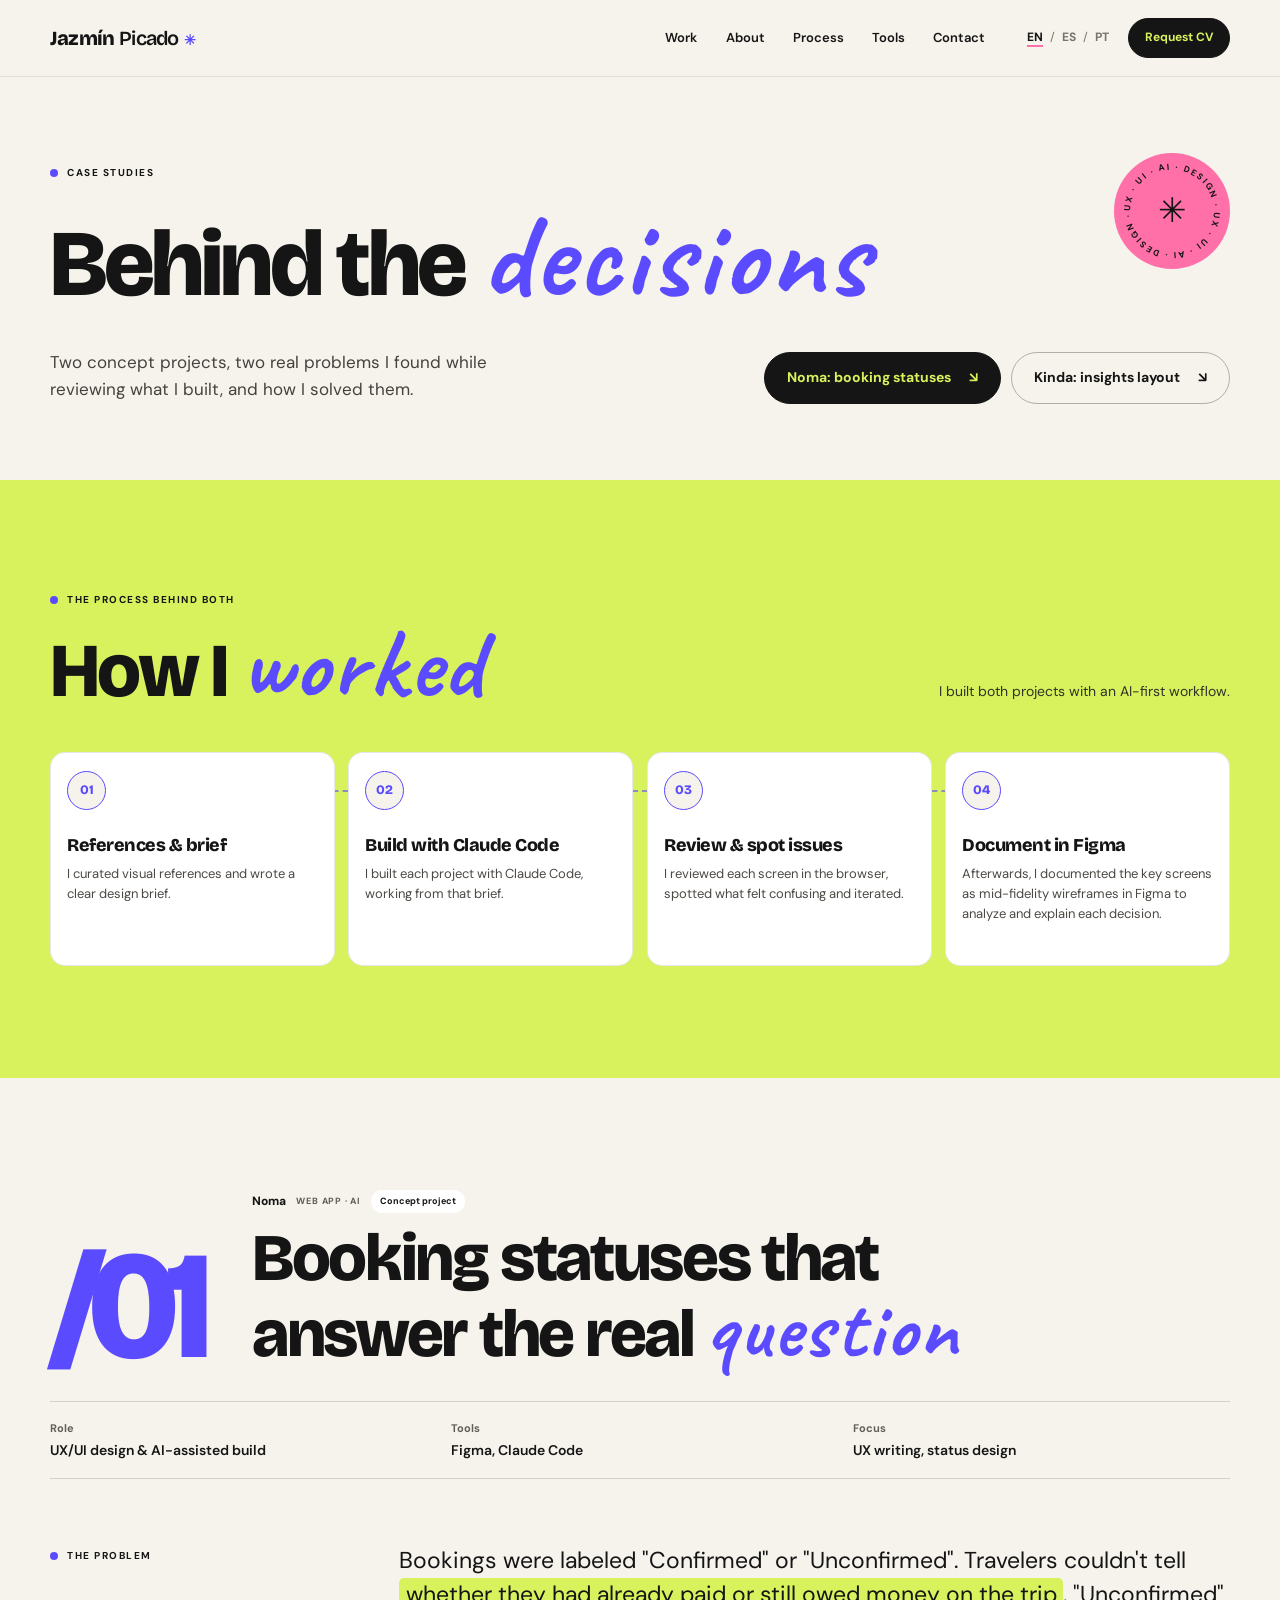
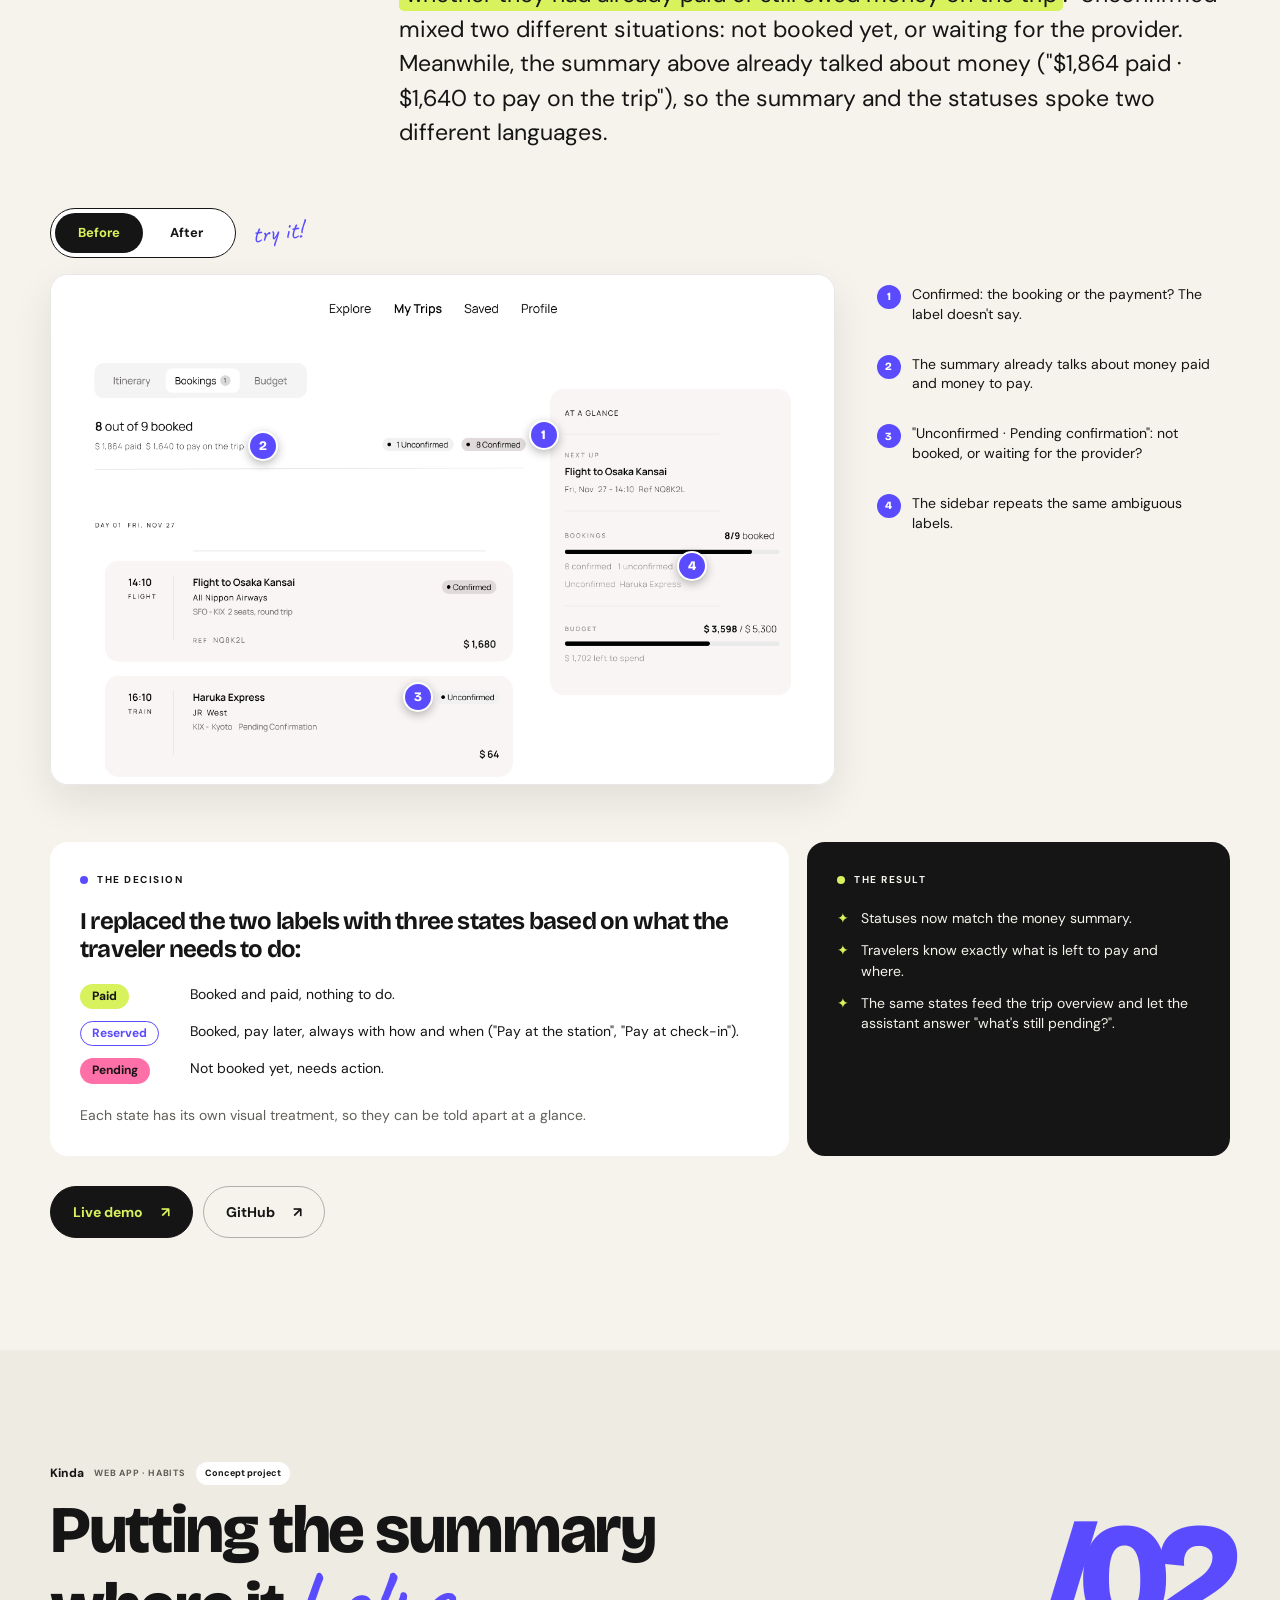
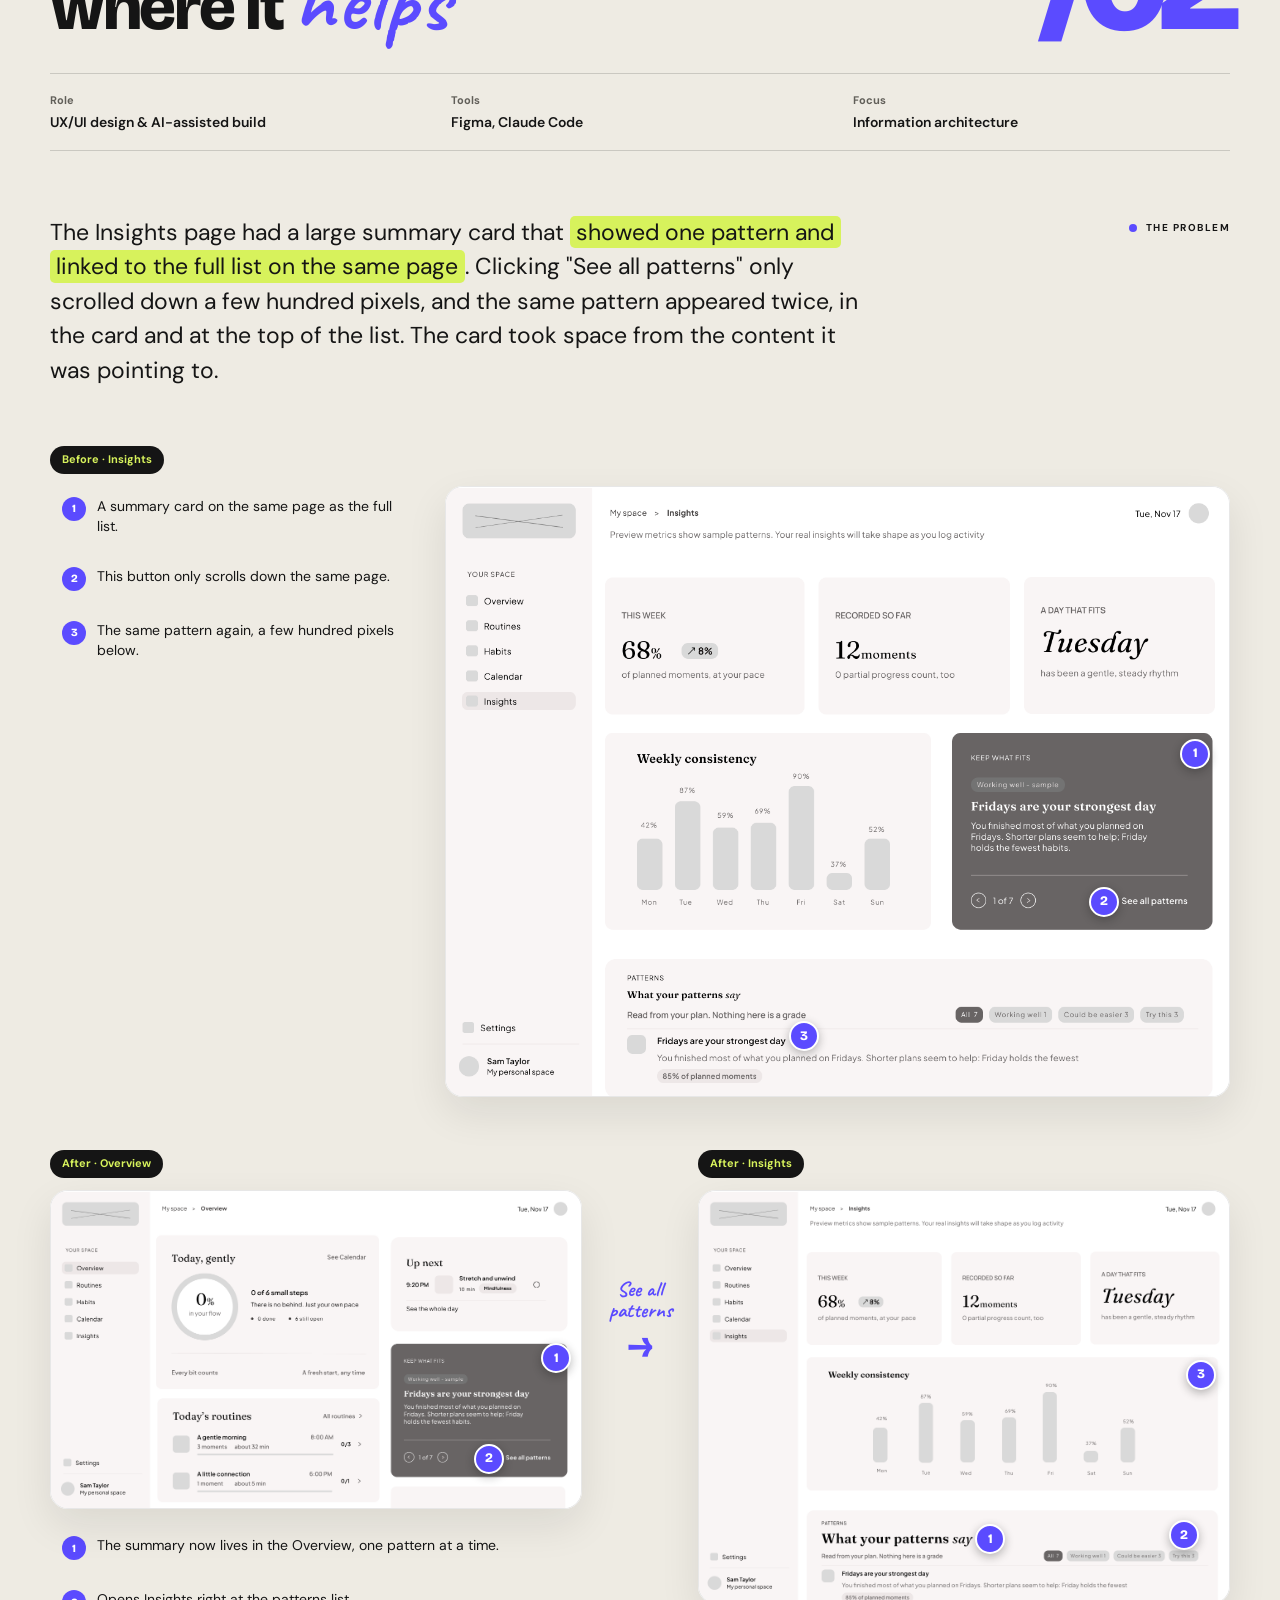
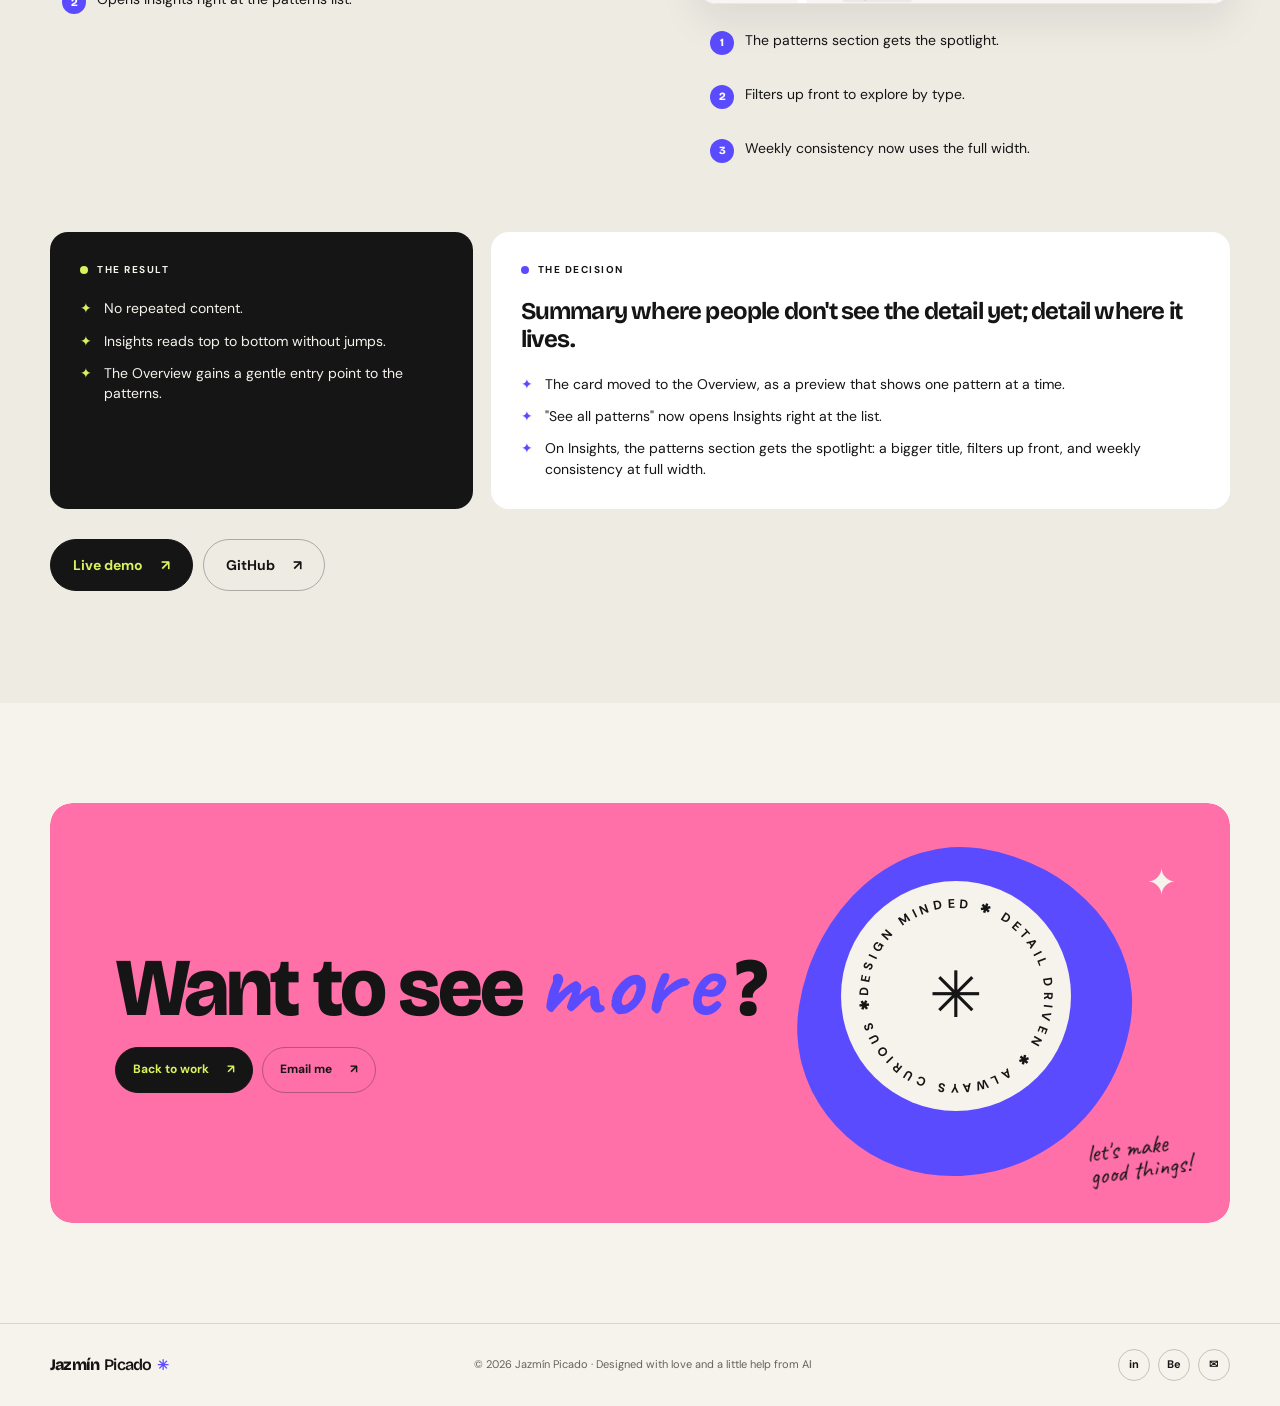
==== case-studies.html @ 78fb53cb "Add case studies page with annotated wireframes New case-studies.html for Noma and Kinda with before" ====
<!doctype html>
<html lang="en">
  <head>
    <meta charset="utf-8">
    <meta name="viewport" content="width=device-width, initial-scale=1">
    <meta name="theme-color" content="#F6F3EC">
    <meta name="description" content="Two concept projects, two real problems I found while reviewing what I built, and how I solved them.">
    <title data-i18n="csPageTitle">Case studies — Jazmín Picado</title>
    <link rel="icon" href="assets/favicon.svg" type="image/svg+xml">
    <link rel="apple-touch-icon" href="assets/apple-touch-icon.png">
    <link rel="canonical" href="https://jpicadocorrales-png.github.io/portfolio/case-studies.html">
    <meta property="og:type" content="website">
    <meta property="og:url" content="https://jpicadocorrales-png.github.io/portfolio/case-studies.html">
    <meta property="og:title" content="Case studies — Jazmín Picado">
    <meta property="og:description" content="Two concept projects, two real problems I found while reviewing what I built, and how I solved them.">
    <meta property="og:image" content="https://jpicadocorrales-png.github.io/portfolio/assets/og-image.png">
    <meta property="og:image:width" content="1200">
    <meta property="og:image:height" content="630">
    <meta property="og:image:alt" content="Jazmín Picado, junior UX/UI designer: UX/UI design that feels good, with previews of the Noma, Kinda and Fuego projects.">
    <meta name="twitter:card" content="summary_large_image">
    <link rel="preconnect" href="https://fonts.googleapis.com">
    <link rel="preconnect" href="https://fonts.gstatic.com" crossorigin>
    <link href="https://fonts.googleapis.com/css2?family=Bricolage+Grotesque:opsz,wght@12..96,600;12..96,700;12..96,800&family=Caveat:wght@600;700&family=DM+Sans:wght@400;500;600;700&display=swap" rel="stylesheet">
    <link rel="stylesheet" href="styles.css?v=9">
    <script>try { if (!matchMedia("(prefers-reduced-motion: reduce)").matches) document.documentElement.classList.add("motion"); } catch (e) {}</script>
    <script src="app.js?v=9" defer></script>
  </head>
  <body>
    <a class="skip-link" href="#main" data-i18n="skip">Skip to content</a>
    <header class="site-header">
      <nav class="nav container" aria-label="Main navigation">
        <a class="wordmark" href="index.html" aria-label="Jazmín Picado home">Jazmín<span>Picado</span><i aria-hidden="true">✳︎</i></a>
        <button class="menu-toggle" type="button" aria-expanded="false" aria-controls="nav-panel">
          <span class="sr-only" data-i18n="menu">Open menu</span><span></span><span></span>
        </button>
        <div class="nav-panel" id="nav-panel">
          <div class="nav-links">
            <a href="index.html#work" data-i18n="navWork">Work</a>
            <a href="index.html#about" data-i18n="navAbout">About</a>
            <a href="index.html#process" data-i18n="navProcess">Process</a>
            <a href="index.html#tools" data-i18n="navTools">Tools</a>
            <a href="index.html#contact" data-i18n="navContact">Contact</a>
          </div>
          <div class="nav-actions">
            <div class="language-switch" role="group" aria-label="Choose language">
              <button type="button" lang="en" aria-pressed="true" data-lang="en">EN</button>
              <span aria-hidden="true">/</span>
              <button type="button" lang="es" aria-pressed="false" data-lang="es">ES</button>
              <span aria-hidden="true">/</span>
              <button type="button" lang="pt" aria-pressed="false" data-lang="pt">PT</button>
            </div>
            <a class="button button-dark button-small cv-link" href="mailto:jpicadocorrales@gmail.com?subject=CV%20request" aria-label="Request Jazmín's CV by email" data-i18n="requestCv">Request CV</a>
          </div>
        </div>
      </nav>
    </header>

    <main id="main">
      <section class="cs-hero">
        <div class="container cs-hero-inner reveal">
          <p class="eyebrow"><span class="eyebrow-dot"></span><span data-i18n="csEyebrow">CASE STUDIES</span></p>
          <h1 data-i18n="csTitle">Behind the <em>decisions</em></h1>
          <div class="cs-hero-foot">
            <p class="cs-hero-intro" data-i18n="csIntro">Two concept projects, two real problems I found while reviewing what I built, and how I solved them.</p>
            <div class="cs-jumps">
              <a class="button button-dark" href="#noma"><span data-i18n="csJumpNoma">Noma: booking statuses</span><span aria-hidden="true">↘︎</span></a>
              <a class="button button-outline" href="#kinda"><span data-i18n="csJumpKinda">Kinda: insights layout</span><span aria-hidden="true">↘︎</span></a>
            </div>
          </div>
          <div class="orbit-sticker cs-sticker" aria-hidden="true">
            <svg viewBox="0 0 120 120"><defs><path id="cs-sticker-circle" d="M60,60 m-43,0 a43,43 0 1,1 86,0 a43,43 0 1,1 -86,0"/></defs><text><textPath href="#cs-sticker-circle" textLength="266" lengthAdjust="spacing">UX · UI · AI · DESIGN · UX · UI · AI · DESIGN ·</textPath></text></svg>
            <span>✳︎</span>
          </div>
        </div>
      </section>

      <section class="cs-worked section-pad">
        <div class="container">
          <div class="section-heading reveal"><div><p class="eyebrow"><span class="eyebrow-dot"></span><span data-i18n="csWorkedEyebrow">THE PROCESS BEHIND BOTH</span></p><h2 data-i18n="csWorkedTitle">How I <em>worked</em></h2></div><p data-i18n="csWorkedIntro">I built both projects with an AI-first workflow.</p></div>
          <div class="process-grid cs-steps">
            <article class="process-card reveal"><span class="step-number">01</span><h3 data-i18n="csStep1Title">References &amp; brief</h3><p data-i18n="csStep1Desc">I curated visual references and wrote a clear design brief.</p></article>
            <article class="process-card reveal"><span class="step-number">02</span><h3 data-i18n="csStep2Title">Build with Claude Code</h3><p data-i18n="csStep2Desc">I built each project with Claude Code, working from that brief.</p></article>
            <article class="process-card reveal"><span class="step-number">03</span><h3 data-i18n="csStep3Title">Review &amp; spot issues</h3><p data-i18n="csStep3Desc">I reviewed each screen in the browser, spotted what felt confusing and iterated.</p></article>
            <article class="process-card reveal"><span class="step-number">04</span><h3 data-i18n="csStep4Title">Document in Figma</h3><p data-i18n="csStep4Desc">Afterwards, I documented the key screens as mid-fidelity wireframes in Figma to analyze and explain each decision.</p></article>
          </div>
        </div>
      </section>

      <section class="cs-case section-pad" id="noma">
        <div class="container">
          <header class="cs-case-head reveal">
            <span class="cs-num" aria-hidden="true">/01</span>
            <div class="cs-case-title">
              <div class="project-meta"><span>Noma</span><span data-i18n="nomaTag">WEB APP · AI</span><span class="concept-badge" data-i18n="concept">Concept project</span></div>
              <h2 data-i18n="csNomaTitle">Booking statuses that answer the real <em>question</em></h2>
            </div>
          </header>
          <dl class="cs-facts reveal">
            <div><dt data-i18n="csRole">Role</dt><dd data-i18n="csRoleValue">UX/UI design &amp; AI-assisted build</dd></div>
            <div><dt data-i18n="csTools">Tools</dt><dd>Figma, Claude Code</dd></div>
            <div><dt data-i18n="csFocus">Focus</dt><dd data-i18n="csNomaFocus">UX writing, status design</dd></div>
          </dl>

          <div class="cs-split reveal">
            <p class="eyebrow"><span class="eyebrow-dot"></span><span data-i18n="csProblem">THE PROBLEM</span></p>
            <p class="cs-lead" data-i18n="csNomaProblem">Bookings were labeled "Confirmed" or "Unconfirmed". Travelers couldn't tell <mark>whether they had already paid or still owed money on the trip</mark>. "Unconfirmed" mixed two different situations: not booked yet, or waiting for the provider. Meanwhile, the summary above already talked about money ("$1,864 paid · $1,640 to pay on the trip"), so the summary and the statuses spoke two different languages.</p>
          </div>

          <div class="cs-compare reveal" data-compare>
            <div class="cs-compare-bar">
              <div class="cs-toggle" role="group" aria-label="Compare before and after" data-i18n-aria="csCompare">
                <button type="button" aria-pressed="true" data-show="before" data-i18n="csBefore">Before</button>
                <button type="button" aria-pressed="false" data-show="after" data-i18n="csAfter">After</button>
              </div>
              <span class="cs-try" data-i18n="csTryIt">try it!</span>
            </div>
            <div class="cs-figure">
              <div class="cs-stage">
                <div class="cs-state is-active" data-state="before">
              <div class="cs-frame" data-annotated="noma-before">
                <button class="cs-zoom" type="button"><span class="sr-only" data-i18n="csEnlarge">Open larger image:</span><img src="assets/case-studies/noma-before.png" alt="Noma bookings screen before: statuses labeled Confirmed and Unconfirmed." data-i18n-alt="csNomaBeforeAlt" width="1280" height="832"></button>
                <button class="cs-marker" type="button" style="left:62.9%;top:31.6%" data-note="1" aria-describedby="noma-before-1"><span class="sr-only" data-i18n="csNoteWord">Note</span> 1</button>
                <button class="cs-marker" type="button" style="left:27.1%;top:33.7%" data-note="2" aria-describedby="noma-before-2"><span class="sr-only" data-i18n="csNoteWord">Note</span> 2</button>
                <button class="cs-marker" type="button" style="left:46.9%;top:82.9%" data-note="3" aria-describedby="noma-before-3"><span class="sr-only" data-i18n="csNoteWord">Note</span> 3</button>
                <button class="cs-marker" type="button" style="left:81.8%;top:57.2%" data-note="4" aria-describedby="noma-before-4"><span class="sr-only" data-i18n="csNoteWord">Note</span> 4</button>
              </div>
                </div>
                <div class="cs-state" data-state="after">
              <div class="cs-frame" data-annotated="noma-after">
                <button class="cs-zoom" type="button"><span class="sr-only" data-i18n="csEnlarge">Open larger image:</span><img src="assets/case-studies/noma-after.png" alt="Noma bookings screen after: statuses labeled Paid, Reserved and Pending." data-i18n-alt="csNomaAfterAlt" width="1280" height="832"></button>
                <button class="cs-marker" type="button" style="left:61.5%;top:32.9%" data-note="1" aria-describedby="noma-after-1"><span class="sr-only" data-i18n="csNoteWord">Note</span> 1</button>
                <button class="cs-marker" type="button" style="left:45.3%;top:82.9%" data-note="2" aria-describedby="noma-after-2"><span class="sr-only" data-i18n="csNoteWord">Note</span> 2</button>
                <button class="cs-marker" type="button" style="left:34.1%;top:88.7%" data-note="3" aria-describedby="noma-after-3"><span class="sr-only" data-i18n="csNoteWord">Note</span> 3</button>
                <button class="cs-marker" type="button" style="left:82.9%;top:57.2%" data-note="4" aria-describedby="noma-after-4"><span class="sr-only" data-i18n="csNoteWord">Note</span> 4</button>
              </div>
                </div>
              </div>
              <div class="cs-notes-wrap">
              <ol class="cs-notes" data-notes="noma-before" data-state="before">
                <li id="noma-before-1" data-note="1"><span class="cs-note-num" aria-hidden="true">1</span><span data-i18n="csNomaB1">Confirmed: the booking or the payment? The label doesn't say.</span></li>
                <li id="noma-before-2" data-note="2"><span class="cs-note-num" aria-hidden="true">2</span><span data-i18n="csNomaB2">The summary already talks about money paid and money to pay.</span></li>
                <li id="noma-before-3" data-note="3"><span class="cs-note-num" aria-hidden="true">3</span><span data-i18n="csNomaB3">"Unconfirmed · Pending confirmation": not booked, or waiting for the provider?</span></li>
                <li id="noma-before-4" data-note="4"><span class="cs-note-num" aria-hidden="true">4</span><span data-i18n="csNomaB4">The sidebar repeats the same ambiguous labels.</span></li>
              </ol>
              <ol class="cs-notes" data-notes="noma-after" data-state="after" hidden>
                <li id="noma-after-1" data-note="1"><span class="cs-note-num" aria-hidden="true">1</span><span data-i18n="csNomaA1">Three states that match the money summary: 5 paid, 3 reserved, 1 pending.</span></li>
                <li id="noma-after-2" data-note="2"><span class="cs-note-num" aria-hidden="true">2</span><span data-i18n="csNomaA2">Reserved means booked, pay later.</span></li>
                <li id="noma-after-3" data-note="3"><span class="cs-note-num" aria-hidden="true">3</span><span data-i18n="csNomaA3">Every reserved booking says how and where to pay.</span></li>
                <li id="noma-after-4" data-note="4"><span class="cs-note-num" aria-hidden="true">4</span><span data-i18n="csNomaA4">The sidebar uses the same language as the list.</span></li>
              </ol>
              </div>
            </div>
          </div>

          <div class="cs-outcome">
            <div class="cs-panel reveal">
              <p class="eyebrow"><span class="eyebrow-dot"></span><span data-i18n="csDecision">THE DECISION</span></p>
              <p class="cs-panel-lead" data-i18n="csNomaDecision">I replaced the two labels with three states based on what the traveler needs to do:</p>
              <ul class="cs-status-list">
                <li><span class="cs-status cs-status-paid">Paid</span><span data-i18n="csPaidDesc">Booked and paid, nothing to do.</span></li>
                <li><span class="cs-status cs-status-reserved">Reserved</span><span data-i18n="csReservedDesc">Booked, pay later, always with how and when ("Pay at the station", "Pay at check-in").</span></li>
                <li><span class="cs-status cs-status-pending">Pending</span><span data-i18n="csPendingDesc">Not booked yet, needs action.</span></li>
              </ul>
              <p class="cs-panel-end" data-i18n="csNomaDecisionEnd">Each state has its own visual treatment, so they can be told apart at a glance.</p>
            </div>
            <div class="cs-panel cs-panel-result reveal">
              <p class="eyebrow"><span class="eyebrow-dot"></span><span data-i18n="csResult">THE RESULT</span></p>
              <ul class="cs-results"><li data-i18n="csNomaR1">Statuses now match the money summary.</li><li data-i18n="csNomaR2">Travelers know exactly what is left to pay and where.</li><li data-i18n="csNomaR3">The same states feed the trip overview and let the assistant answer "what's still pending?".</li></ul>
            </div>
          </div>
          <div class="cs-links reveal"><a class="button button-dark" href="https://noma-ashen.vercel.app/" target="_blank" rel="noreferrer"><span data-i18n="liveDemo">Live demo</span><span aria-hidden="true">↗︎</span></a><a class="button button-outline" href="https://github.com/jpicadocorrales-png/noma" target="_blank" rel="noreferrer"><span data-i18n="viewCode">GitHub</span><span aria-hidden="true">↗︎</span></a></div>
        </div>
      </section>

      <section class="cs-case cs-case-flip section-pad" id="kinda">
        <div class="container">
          <header class="cs-case-head reveal">
            <span class="cs-num" aria-hidden="true">/02</span>
            <div class="cs-case-title">
              <div class="project-meta"><span>Kinda</span><span data-i18n="kindaTag">WEB APP · HABITS</span><span class="concept-badge" data-i18n="concept">Concept project</span></div>
              <h2 data-i18n="csKindaTitle">Putting the summary where it <em>helps</em></h2>
            </div>
          </header>
          <dl class="cs-facts reveal">
            <div><dt data-i18n="csRole">Role</dt><dd data-i18n="csRoleValue">UX/UI design &amp; AI-assisted build</dd></div>
            <div><dt data-i18n="csTools">Tools</dt><dd>Figma, Claude Code</dd></div>
            <div><dt data-i18n="csFocus">Focus</dt><dd data-i18n="csKindaFocus">Information architecture</dd></div>
          </dl>

          <div class="cs-split reveal">
            <p class="eyebrow"><span class="eyebrow-dot"></span><span data-i18n="csProblem">THE PROBLEM</span></p>
            <p class="cs-lead" data-i18n="csKindaProblem">The Insights page had a large summary card that <mark>showed one pattern and linked to the full list on the same page</mark>. Clicking "See all patterns" only scrolled down a few hundred pixels, and the same pattern appeared twice, in the card and at the top of the list. The card took space from the content it was pointing to.</p>
          </div>

          <div class="cs-single reveal">
            <p class="cs-chip" data-i18n="csKindaBeforeLabel">Before · Insights</p>
            <div class="cs-figure">
              <div class="cs-frame" data-annotated="kinda-before">
                <button class="cs-zoom" type="button"><span class="sr-only" data-i18n="csEnlarge">Open larger image:</span><img src="assets/case-studies/kinda-insights-before.png" alt="Kinda Insights page before: a large pattern card next to weekly consistency, with the full pattern list below." data-i18n-alt="csKindaBeforeAlt" width="1280" height="996" loading="lazy"></button>
                <button class="cs-marker" type="button" style="left:95.6%;top:43.8%" data-note="1" aria-describedby="kinda-before-1"><span class="sr-only" data-i18n="csNoteWord">Note</span> 1</button>
                <button class="cs-marker" type="button" style="left:83.9%;top:68%" data-note="2" aria-describedby="kinda-before-2"><span class="sr-only" data-i18n="csNoteWord">Note</span> 2</button>
                <button class="cs-marker" type="button" style="left:45.7%;top:90%" data-note="3" aria-describedby="kinda-before-3"><span class="sr-only" data-i18n="csNoteWord">Note</span> 3</button>
              </div>
              <div class="cs-notes-wrap">
              <ol class="cs-notes" data-notes="kinda-before">
                <li id="kinda-before-1" data-note="1"><span class="cs-note-num" aria-hidden="true">1</span><span data-i18n="csKindaB1">A summary card on the same page as the full list.</span></li>
                <li id="kinda-before-2" data-note="2"><span class="cs-note-num" aria-hidden="true">2</span><span data-i18n="csKindaB2">This button only scrolls down the same page.</span></li>
                <li id="kinda-before-3" data-note="3"><span class="cs-note-num" aria-hidden="true">3</span><span data-i18n="csKindaB3">The same pattern again, a few hundred pixels below.</span></li>
              </ol>
              </div>
            </div>
          </div>

          <div class="cs-sequence reveal">
            <div class="cs-step-shot">
              <p class="cs-chip" data-i18n="csKindaOverviewLabel">After · Overview</p>
              <div class="cs-frame" data-annotated="kinda-overview">
                <button class="cs-zoom" type="button"><span class="sr-only" data-i18n="csEnlarge">Open larger image:</span><img src="assets/case-studies/kinda-overview-after.png" alt="Kinda Overview after: the pattern card now lives here, showing one pattern at a time." data-i18n-alt="csKindaOverviewAlt" width="1280" height="767" loading="lazy"></button>
                <button class="cs-marker" type="button" style="left:95.2%;top:52.7%" data-note="1" aria-describedby="kinda-overview-1"><span class="sr-only" data-i18n="csNoteWord">Note</span> 1</button>
                <button class="cs-marker" type="button" style="left:82.5%;top:84.1%" data-note="2" aria-describedby="kinda-overview-2"><span class="sr-only" data-i18n="csNoteWord">Note</span> 2</button>
              </div>
              <ol class="cs-notes" data-notes="kinda-overview">
                <li id="kinda-overview-1" data-note="1"><span class="cs-note-num" aria-hidden="true">1</span><span data-i18n="csKindaO1">The summary now lives in the Overview, one pattern at a time.</span></li>
                <li id="kinda-overview-2" data-note="2"><span class="cs-note-num" aria-hidden="true">2</span><span data-i18n="csKindaO2">Opens Insights right at the patterns list.</span></li>
              </ol>
            </div>
            <div class="cs-connector"><span data-i18n="csSeeAll">See all patterns</span><span class="cs-connector-arrow" aria-hidden="true">→</span></div>
            <div class="cs-step-shot">
              <p class="cs-chip" data-i18n="csKindaInsightsLabel">After · Insights</p>
              <div class="cs-frame" data-annotated="kinda-insights">
                <button class="cs-zoom" type="button"><span class="sr-only" data-i18n="csEnlarge">Open larger image:</span><img src="assets/case-studies/kinda-insights-after.png" alt="Kinda Insights page after: weekly consistency at full width and a larger patterns section." data-i18n-alt="csKindaInsightsAlt" width="1280" height="996" loading="lazy"></button>
                <button class="cs-marker" type="button" style="left:54.9%;top:84.3%" data-note="1" aria-describedby="kinda-insights-1"><span class="sr-only" data-i18n="csNoteWord">Note</span> 1</button>
                <button class="cs-marker" type="button" style="left:91.4%;top:83.3%" data-note="2" aria-describedby="kinda-insights-2"><span class="sr-only" data-i18n="csNoteWord">Note</span> 2</button>
                <button class="cs-marker" type="button" style="left:94.6%;top:44.6%" data-note="3" aria-describedby="kinda-insights-3"><span class="sr-only" data-i18n="csNoteWord">Note</span> 3</button>
              </div>
              <ol class="cs-notes" data-notes="kinda-insights">
                <li id="kinda-insights-1" data-note="1"><span class="cs-note-num" aria-hidden="true">1</span><span data-i18n="csKindaI1">The patterns section gets the spotlight.</span></li>
                <li id="kinda-insights-2" data-note="2"><span class="cs-note-num" aria-hidden="true">2</span><span data-i18n="csKindaI2">Filters up front to explore by type.</span></li>
                <li id="kinda-insights-3" data-note="3"><span class="cs-note-num" aria-hidden="true">3</span><span data-i18n="csKindaI3">Weekly consistency now uses the full width.</span></li>
              </ol>
            </div>
          </div>

          <div class="cs-outcome">
            <div class="cs-panel cs-panel-result reveal">
              <p class="eyebrow"><span class="eyebrow-dot"></span><span data-i18n="csResult">THE RESULT</span></p>
              <ul class="cs-results"><li data-i18n="csKindaR1">No repeated content.</li><li data-i18n="csKindaR2">Insights reads top to bottom without jumps.</li><li data-i18n="csKindaR3">The Overview gains a gentle entry point to the patterns.</li></ul>
            </div>
            <div class="cs-panel reveal">
              <p class="eyebrow"><span class="eyebrow-dot"></span><span data-i18n="csDecision">THE DECISION</span></p>
              <p class="cs-panel-lead" data-i18n="csKindaDecision">Summary where people don't see the detail yet; detail where it lives.</p>
              <ul class="cs-decisions"><li data-i18n="csKindaD1">The card moved to the Overview, as a preview that shows one pattern at a time.</li><li data-i18n="csKindaD2">"See all patterns" now opens Insights right at the list.</li><li data-i18n="csKindaD3">On Insights, the patterns section gets the spotlight: a bigger title, filters up front, and weekly consistency at full width.</li></ul>
            </div>
          </div>
          <div class="cs-links reveal"><a class="button button-dark" href="https://jpicadocorrales-png.github.io/KINDA/" target="_blank" rel="noreferrer"><span data-i18n="liveDemo">Live demo</span><span aria-hidden="true">↗︎</span></a><a class="button button-outline" href="https://github.com/jpicadocorrales-png/KINDA" target="_blank" rel="noreferrer"><span data-i18n="viewCode">GitHub</span><span aria-hidden="true">↗︎</span></a></div>
        </div>
      </section>

      <section class="contact-section cs-more section-pad">
        <div class="container contact-card reveal">
          <div class="contact-copy">
            <h2 data-i18n="csMoreTitle">Want to see <em>more</em>?</h2>
            <div class="contact-actions"><a class="button button-dark" href="index.html#work"><span data-i18n="csBack">Back to work</span><span aria-hidden="true">↗︎</span></a><a class="button button-outline" href="mailto:jpicadocorrales@gmail.com"><span data-i18n="emailMe">Email me</span><span aria-hidden="true">↗︎</span></a></div>
          </div>
          <div class="contact-art" aria-hidden="true"><div class="contact-blob"></div><div class="contact-ring"><svg viewBox="0 0 240 240"><defs><path id="contact-circle" d="M120,120 m-92,0 a92,92 0 1,1 184,0 a92,92 0 1,1 -184,0"/></defs><text><textPath href="#contact-circle" textLength="574" lengthAdjust="spacing" data-i18n="contactRing">DESIGN MINDED ✱ DETAIL DRIVEN ✱ ALWAYS CURIOUS ✱</textPath></text></svg><span>✳︎</span></div><span class="contact-note" data-i18n="contactNote">let's make<br>good things!</span><span class="contact-star">✦</span></div>
        </div>
      </section>
    </main>
    <footer class="site-footer"><div class="container footer-inner"><a class="wordmark footer-mark" href="index.html">Jazmín<span>Picado</span><i aria-hidden="true">✳︎</i></a><p data-i18n="footerCopy">© 2026 Jazmín Picado · Designed with love and a little help from AI</p><div class="footer-socials"><a href="https://www.linkedin.com/in/jazmin-picado-corrales-063796267" target="_blank" rel="noreferrer" aria-label="LinkedIn">in</a><a href="https://www.behance.net/jazminpicado" target="_blank" rel="noreferrer" aria-label="Behance">Be</a><a href="mailto:jpicadocorrales@gmail.com" aria-label="Email">✉︎</a></div></div></footer>

    <dialog class="cs-lightbox">
      <button class="cs-lightbox-close" type="button" aria-label="Close image" data-i18n-aria="csClose">×</button>
      <img src="data:," alt="">
    </dialog>
  </body>
</html>
---- styles.css ----
:root {
  color-scheme: light;
  --cream: #F6F3EC;
  --lime: #D7F25C;
  --pink: #FF6FA8;
  --violet: #5B4BFF;
  --ink: #151515;
  --white: #FFFFFF;
  --muted: #615F59;
  --display: "Bricolage Grotesque", sans-serif;
  --body: "DM Sans", sans-serif;
  --hand: "Caveat", cursive;
}

* { box-sizing: border-box; }
html { scroll-behavior: smooth; scroll-padding-top: 88px; }
body { margin: 0; overflow-x: clip; font-variant-emoji: text; background: var(--cream); color: var(--ink); font-family: var(--body); font-size: 16px; line-height: 1.6; }
a { color: inherit; }
button { font: inherit; }
.container { width: min(1180px, calc(100% - 48px)); margin-inline: auto; }
.section-pad { padding-block: 112px; }
.sr-only { position: absolute; width: 1px; height: 1px; padding: 0; margin: -1px; overflow: hidden; clip: rect(0,0,0,0); white-space: nowrap; border: 0; }
.skip-link { position: fixed; z-index: 20; top: 10px; left: 10px; padding: 10px 16px; background: var(--ink); color: var(--lime); transform: translateY(-160%); }
.skip-link:focus { transform: translateY(0); }
:focus-visible { outline: 3px solid var(--violet); outline-offset: 4px; }

.site-header { position: sticky; z-index: 10; top: 0; background: rgba(246,243,236,.96); border-bottom: 1px solid rgba(21,21,21,.09); backdrop-filter: blur(12px); }
.nav { min-height: 76px; display: flex; align-items: center; justify-content: space-between; gap: 30px; }
.wordmark { display: inline-flex; align-items: baseline; gap: 5px; font-family: var(--display); font-size: 20px; font-weight: 800; letter-spacing: -.8px; text-decoration: none; white-space: nowrap; }
.wordmark span { font-weight: 600; }
.wordmark i { margin-left: 1px; color: var(--violet); font-size: 14px; font-style: normal; }
.nav-panel, .nav-links, .nav-actions { display: flex; align-items: center; }
.nav-panel { gap: clamp(22px, 3.2vw, 48px); }
.nav-links { gap: clamp(16px, 2.2vw, 30px); }
.nav-links a { font-size: 13px; font-weight: 600; text-decoration: none; }
.nav-links a:hover, .text-link:hover { color: var(--violet); }
.nav-actions { gap: 18px; }
.language-switch { display: flex; align-items: center; gap: 6px; color: #77736b; font-size: 12px; }
.language-switch button { padding: 4px 1px; border: 0; background: transparent; color: inherit; cursor: pointer; font-size: 12px; font-weight: 700; }
.language-switch button[aria-pressed="true"] { color: var(--ink); text-decoration: underline; text-decoration-color: var(--pink); text-decoration-thickness: 2px; text-underline-offset: 4px; }
.button { min-height: 52px; display: inline-flex; align-items: center; justify-content: center; gap: 18px; padding: 0 22px; border: 1px solid var(--ink); border-radius: 999px; font-size: 14px; font-weight: 700; text-decoration: none; transition: transform .2s ease, background .2s ease, color .2s ease; }
.button:hover { transform: translateY(-3px); }
.button-dark { background: var(--ink); color: var(--lime); }
.button-dark:hover { background: var(--violet); color: var(--white); }
.button-small { min-height: 40px; padding-inline: 16px; font-size: 12px; }
.button-outline { border-color: rgba(21,21,21,.3); background: transparent; color: var(--ink); }
.button-outline:hover { background: var(--ink); color: var(--lime); }
.menu-toggle { display: none; }

.hero { position: relative; overflow: hidden; padding-top: 84px; padding-bottom: 50px; }
.hero-grid { position: relative; display: grid; place-items: center; min-height: 600px; text-align: center; }
.hero-copy { position: relative; z-index: 2; display: flex; flex-direction: column; align-items: center; padding-block: 38px; }
.eyebrow { display: flex; align-items: center; gap: 9px; margin: 0 0 20px; font-size: 10px; font-weight: 700; letter-spacing: 1.5px; }
.eyebrow-dot { width: 8px; height: 8px; flex: 0 0 auto; border-radius: 50%; background: var(--violet); }
h1, h2, h3, p { margin-top: 0; }
h1, h2, h3 { font-family: var(--display); }
.hero h1 { margin: 0 0 28px; font-size: clamp(72px, 11.5vw, 168px); font-weight: 800; letter-spacing: -.075em; line-height: .87; }
h1 em, h2 em { color: var(--violet); font-family: var(--hand); font-size: 1.16em; font-weight: 700; letter-spacing: -.045em; }
.hero-intro { max-width: 520px; margin-inline: auto; margin-bottom: 28px; color: #44423e; font-size: 17px; line-height: 1.65; }
.hero-actions { display: flex; align-items: center; gap: 25px; }
.text-link { display: inline-flex; align-items: center; gap: 8px; font-size: 14px; font-weight: 700; text-decoration: none; }
.hero-chips { display: flex; flex-wrap: wrap; justify-content: center; gap: 8px; margin-top: 35px; }
.hero-chips span { padding: 7px 12px; border: 1px solid rgba(21,21,21,.13); border-radius: 999px; background: rgba(255,255,255,.55); font-size: 11px; font-weight: 600; }
.hero-chips .chip-feature { position: relative; padding: 9px 16px 9px 31px; border: 2px solid var(--ink); background: var(--violet); color: var(--white); font-size: 12px; font-weight: 800; letter-spacing: .3px; box-shadow: 3px 3px 0 var(--ink); transform: rotate(-2deg); }
.hero-chips .chip-feature::before { content: "✦"; position: absolute; left: 12px; top: 50%; color: var(--lime); transform: translateY(-50%); animation: twinkle 2.4s ease-in-out infinite; }
.hero-decor { position: absolute; inset: 0; z-index: 1; pointer-events: none; }
.orbit-sticker { position: absolute; top: 0; right: 0; display: grid; width: 116px; height: 116px; place-items: center; border-radius: 50%; background: var(--pink); color: var(--ink); }
.orbit-sticker svg { position: absolute; inset: 0; width: 100%; height: 100%; overflow: visible; animation: spin 20s linear infinite; }
.orbit-sticker text { fill: var(--ink); font-family: var(--body); font-size: 9px; font-weight: 700; letter-spacing: .5px; }
.orbit-sticker > span { font-size: 34px; animation: spin 9s linear infinite reverse; }
.sun-doodle { position: absolute; top: 14%; left: 2%; color: var(--violet); font-size: 46px; animation: spin 18s linear infinite; }
.hand-note { position: absolute; right: 4%; bottom: 22%; color: var(--violet); font-family: var(--hand); font-size: 28px; transform: rotate(-10deg); }
/* On phones the note sits next to "good" instead of floating over the intro */
.hero-title { position: relative; }
.hand-note-mobile { display: none; pointer-events: none; }
.motion .is-visible .hand-note-mobile { animation: pop .8s var(--ease-spring) .9s both; }
.sparkle { position: absolute; color: var(--pink); animation: twinkle-s 3s ease-in-out infinite; }
.sparkle-one { top: 55%; left: 6%; font-size: 30px; }
.sparkle-two { top: 34%; right: 9%; font-size: 36px; color: var(--violet); animation-delay: -1s; }
.sparkle-three { bottom: 8%; left: 18%; font-size: 20px; color: var(--violet); animation-delay: -2s; }
.sparkle-four { top: 4%; left: 26%; font-size: 24px; animation-delay: -.5s; }
.hero-bottom { display: flex; justify-content: space-between; margin-top: 10px; color: #77736b; font-size: 9px; font-weight: 700; letter-spacing: 1.4px; }

.marquee { overflow: hidden; width: 103%; margin-left: -1.5%; padding: 14px 0; background: var(--ink); color: var(--cream); transform: rotate(-2deg); }
.marquee-track { display: flex; width: max-content; animation: marquee 45s linear infinite; }
.marquee-track span { font-family: var(--display); font-size: 21px; font-weight: 800; letter-spacing: -.4px; white-space: nowrap; }
.marquee-track b { padding-inline: clamp(48px, 7vw, 96px); color: var(--lime); }

.section-heading { display: flex; align-items: end; justify-content: space-between; gap: 40px; margin-bottom: 44px; }
.section-heading .eyebrow { margin-bottom: 13px; }
.section-heading h2, .about-copy h2 { margin: 0; font-size: clamp(47px, 6vw, 76px); font-weight: 800; letter-spacing: -.07em; line-height: .92; }
.section-heading > p { max-width: 320px; margin-bottom: 6px; color: var(--muted); font-size: 14px; }
.project-grid { display: grid; grid-template-columns: repeat(2, minmax(0, 1fr)); gap: 26px; }
.project-card { overflow: hidden; border-radius: 18px; background: var(--white); transition: transform .25s ease; }
.project-card:hover { transform: translateY(-6px); }
.project-visual { position: relative; display: grid; height: 320px; overflow: hidden; place-items: center; }
.noma-visual { background: var(--violet); }
.browser-window { width: 75%; overflow: hidden; border: 5px solid var(--ink); border-radius: 11px; background: var(--cream); box-shadow: 9px 10px 0 rgba(21,21,21,.14); transform: rotate(-4deg); }
.browser-top { display: flex; align-items: center; gap: 5px; height: 23px; padding-inline: 9px; background: #e8e5de; }
.browser-top i { width: 5px; height: 5px; border-radius: 50%; background: var(--pink); }
.browser-top i:nth-child(2) { background: #efbd56; }.browser-top i:nth-child(3) { background: #84ad71; }
.browser-top span { margin-left: auto; margin-right: auto; color: #726f68; font-size: 7px; }
.noma-ui { position: relative; min-height: 198px; padding: 21px; overflow: hidden; }
.ui-kicker { font-size: 6px; font-weight: 700; letter-spacing: 1px; }
.ui-title { position: relative; z-index: 1; margin-top: 9px; font-family: var(--display); font-size: 30px; font-weight: 800; letter-spacing: -2px; line-height: .92; }
.ui-title em { color: var(--violet); font-family: var(--hand); }
.ui-line { width: 73px; height: 3px; margin-top: 11px; background: var(--pink); }
.ui-cta { position: relative; z-index: 2; display: flex; width: 95px; justify-content: space-between; margin-top: 14px; padding: 7px 9px; border-radius: 15px; background: var(--ink); color: var(--lime); font-size: 7px; }
.noma-photo { position: absolute; right: 0; bottom: 0; width: 43%; height: 75%; border-radius: 60% 0 0 0; background: var(--lime); }
.noma-photo::after { position: absolute; right: 14%; bottom: -7%; width: 70%; height: 70%; border-radius: 50% 50% 15% 15%; background: #e38c67; content: ""; }
.noma-photo span { position: absolute; z-index: 1; top: 17%; right: 29%; color: var(--violet); font-size: 25px; }
.floating-tag { position: absolute; right: 8%; bottom: 15%; padding: 7px 13px; border: 1px solid var(--ink); border-radius: 999px; background: var(--lime); font-family: var(--hand); font-size: 14px; transform: rotate(7deg); }
.kinda-visual { background: #F7F1EA; }
.project-shot { width: 100%; height: 100%; object-fit: cover; object-position: center; transition: transform .4s ease; }
.project-card:hover .project-shot { transform: scale(1.03); }
.phone-mockup { position: relative; width: 148px; height: 268px; padding: 8px; border: 4px solid var(--ink); border-radius: 27px; background: var(--ink); box-shadow: 8px 9px 0 rgba(21,21,21,.14); transform: rotate(4deg); }
.phone-camera { position: absolute; z-index: 1; top: 8px; left: 50%; width: 40px; height: 8px; border-radius: 0 0 8px 8px; background: var(--ink); transform: translateX(-50%); }
.kinda-screen { height: 100%; padding: 26px 8px 10px; border-radius: 19px; background: #fffdf7; }
.kinda-date { color: #77736b; font-size: 6px; font-weight: 700; letter-spacing: .8px; }
.kinda-greeting { margin: 10px 0; font-family: var(--display); font-size: 23px; font-weight: 800; letter-spacing: -1px; line-height: .9; }
.kinda-greeting span { color: var(--pink); font-size: 17px; }
.habit-row { display: flex; align-items: center; gap: 5px; margin: 6px 0; padding: 6px 5px; border: 1px solid #eeece4; border-radius: 8px; font-size: 6px; }
.habit-row b { color: var(--violet); font-size: 10px; }.habit-row i { margin-left: auto; color: #527c37; font-size: 8px; font-style: normal; }.habit-row .empty { width: 8px; height: 8px; border: 1px solid #bbb; border-radius: 50%; }
.streak { margin-top: 11px; padding: 6px; border-radius: 8px; background: var(--pink); font-size: 7px; text-align: center; }
.kinda-spark { position: absolute; top: 17%; right: 22%; color: var(--violet); font-size: 35px; }
.fuego-visual { background: #FFF8F1; }
.laptop-mockup { width: 79%; transform: rotate(-3deg); }
.laptop-screen { overflow: hidden; height: 205px; border: 6px solid var(--ink); border-radius: 11px 11px 5px 5px; background: #f7f1e7; }
.laptop-base { width: 110%; height: 11px; margin-left: -5%; border-radius: 0 0 14px 14px; background: #272321; }
.fuego-nav { display: flex; justify-content: space-between; padding: 9px 14px; background: var(--white); font-family: var(--display); font-size: 11px; font-weight: 800; }
.fuego-nav span { color: var(--pink); }
.fuego-content { padding: 13px 18px; }
.fuego-label { color: #77736b; font-size: 6px; font-weight: 700; letter-spacing: 1px; }
.fuego-title { margin: 5px 0; font-family: var(--display); font-size: 25px; font-weight: 800; letter-spacing: -1px; line-height: .9; }
.fuego-title em { color: var(--violet); font-family: var(--hand); }
.fuego-progress { height: 4px; margin: 10px 0; border-radius: 5px; background: #ddd8ce; }.fuego-progress span { display: block; width: 63%; height: 100%; border-radius: inherit; background: var(--violet); }
.fuego-lessons { display: flex; align-items: center; gap: 10px; margin-top: 5px; font-size: 7px; }.fuego-lessons b { color: var(--violet); }.fuego-lessons i { font-style: normal; }.fuego-lessons span { margin-left: auto; }
.fuego-sticker { position: absolute; top: 17%; right: 6%; display: grid; width: 67px; height: 67px; place-content: center; border: 2px solid var(--ink); border-radius: 50%; background: var(--lime); font-family: var(--display); font-size: 9px; font-weight: 800; line-height: 1; text-align: center; transform: rotate(10deg); }
.project-info { position: relative; min-height: 184px; padding: 22px 26px 25px; }
.project-meta { display: flex; align-items: center; gap: 10px; color: #5e5b55; font-size: 9px; font-weight: 700; letter-spacing: .8px; }
.concept-badge { padding: 4px 9px; border-radius: 999px; background: var(--cream); color: var(--ink); font-size: 9px; letter-spacing: 0; }
.project-info h3 { margin: 13px 0 5px; font-size: 27px; font-weight: 800; letter-spacing: -1px; }
.project-info p { max-width: 420px; margin: 0; padding-right: 45px; color: var(--muted); font-size: 13px; line-height: 1.55; }
.project-sublinks { display: flex; gap: 8px; margin-top: 14px; }
.project-sublinks a { padding: 6px 11px; border: 1px solid rgba(21,21,21,.25); border-radius: 999px; font-size: 11px; font-weight: 700; text-decoration: none; transition: background .2s ease, color .2s ease; }
.project-sublinks a:hover { background: var(--ink); color: var(--lime); }
.project-link { position: absolute; right: 23px; bottom: 26px; display: grid; width: 40px; height: 40px; place-items: center; border-radius: 50%; background: var(--ink); color: var(--lime); font-size: 19px; text-decoration: none; transition: background .2s ease, transform .2s ease; }
.project-link:hover { background: var(--violet); transform: rotate(45deg); }

.about-section { background: var(--lime); }
.about-grid { display: grid; grid-template-columns: .92fr 1.08fr; align-items: center; gap: 100px; }
.about-art { position: relative; display: grid; min-height: 380px; place-items: center; }
.about-pink-shape { position: absolute; left: 8%; width: 82%; height: 295px; border-radius: 56% 44% 42% 58% / 45% 51% 49% 55%; background: var(--pink); transform: rotate(-9deg); }
.about-paper { position: relative; z-index: 1; width: 72%; min-height: 280px; padding: 25px; background: var(--white); transform: rotate(5deg); }
.paper-stamp { display: inline-block; padding: 8px; border: 2px solid var(--violet); color: var(--violet); font-family: var(--display); font-size: 10px; font-weight: 800; line-height: 1.1; transform: rotate(-8deg); }
.paper-flower { position: absolute; top: 55px; right: 34px; color: var(--pink); font-size: 65px; }
.paper-lines { height: 96px; margin-top: 27px; background: repeating-linear-gradient(to bottom, transparent 0, transparent 21px, #d9d4c9 22px, #d9d4c9 23px); }
.paper-caption { display: block; margin-top: 8px; color: var(--violet); font-family: var(--hand); font-size: 19px; transform: rotate(-3deg); }
.about-spark { position: absolute; z-index: 2; top: 25px; right: 13%; color: var(--violet); font-size: 43px; }
.about-heart { position: absolute; z-index: 2; bottom: 18px; left: 8%; color: var(--violet); font-family: var(--hand); font-size: 70px; transform: rotate(-14deg); }
.about-copy h2 { margin-bottom: 22px; font-size: clamp(56px, 6.7vw, 84px); }
.heart-doodle { display: inline-block; margin-left: 10px; color: var(--violet); font-family: var(--hand); font-size: .75em; transform: rotate(15deg); }
.about-copy > p:not(.eyebrow) { max-width: 530px; margin-bottom: 24px; color: #323228; font-size: 15px; }
.focus-list { display: flex; flex-wrap: wrap; gap: 9px; margin: 0; padding: 0; list-style: none; }
.focus-list li { display: inline-flex; align-items: center; gap: 7px; padding: 7px 11px; border: 1px solid rgba(21,21,21,.22); border-radius: 999px; font-size: 11px; font-weight: 600; }
.focus-list li span:first-child { color: var(--violet); font-size: 15px; font-weight: 700; }

.process-section { overflow: hidden; }
.process-grid { position: relative; display: grid; grid-template-columns: repeat(5, minmax(0, 1fr)); gap: 13px; }
.process-grid::before { position: absolute; top: 38px; left: 7%; width: 86%; border-top: 2px dashed var(--violet); content: ""; opacity: .6; }
.process-card { position: relative; z-index: 1; min-height: 247px; padding: 18px 16px 21px; border: 1px solid rgba(21,21,21,.1); border-radius: 15px; background: var(--white); transition: transform .2s ease; }
.process-card:hover { transform: translateY(-5px); }
.process-ai { background: var(--lime); }
.step-number { display: block; width: 39px; height: 39px; border: 1px solid var(--violet); border-radius: 50%; background: var(--cream); color: var(--violet); font-family: var(--display); font-size: 13px; font-weight: 800; line-height: 37px; text-align: center; }
.step-icon { display: block; margin: 23px 0 5px; color: var(--violet); font-size: 24px; }
.process-card h3 { margin: 0 0 8px; font-size: 18px; font-weight: 800; letter-spacing: -.5px; line-height: 1.1; }
.process-card p { margin: 0; color: #4c4943; font-size: 12px; line-height: 1.55; }
.step-tags { display: inline-block; margin-top: 12px; padding: 4px 9px; border-radius: 999px; background: var(--cream); color: var(--violet); font-size: 10px; font-weight: 700; letter-spacing: .4px; line-height: 1.3; text-transform: uppercase; }

.tools-section { background: #eeebe3; }
.tools-grid { display: grid; grid-template-columns: repeat(3, minmax(0, 1fr)); gap: 17px; }
.tool-card { min-height: 260px; padding: 24px; border-radius: 16px; background: var(--white); }
.tool-card-ai { background: var(--lime); }
.tool-card-heading { display: flex; align-items: center; gap: 11px; min-height: 35px; margin-bottom: 20px; }
.tool-icon { display: grid; width: 34px; height: 34px; place-items: center; border-radius: 10px; background: var(--violet); color: var(--white); font-size: 17px; }
.tool-card h3 { margin: 0; font-size: 21px; font-weight: 800; letter-spacing: -.7px; }
.learning-badge { margin-left: auto; padding: 4px 8px; border: 1px solid var(--ink); border-radius: 999px; font-size: 8px; font-weight: 700; letter-spacing: .6px; }
.tool-list { display: grid; grid-template-columns: repeat(2, minmax(0, 1fr)); gap: 12px 9px; margin: 0; padding: 0; list-style: none; }
.tool-list li { display: flex; align-items: center; gap: 9px; font-size: 12px; font-weight: 600; }
.tool-logo { display: grid; width: 29px; height: 29px; flex: 0 0 auto; place-items: center; border-radius: 8px; background: #f1efea; font-size: 12px; font-weight: 800; }
.figma-logo { color: #7f50df; }.ps-logo { background: #d7edff; color: #12629c; }.ai-logo { background: #ffebcf; color: #bd4d00; }.id-logo { background: #f9dbe7; color: #b32161; }.ae-logo { background: #e9e1ff; color: #6540ba; }
.lovable-logo { color: #d54c6f; }.claude-logo { color: #b46c3d; }.notion-logo { color: #151515; }.miro-logo { color: #f3bb35; }.html-logo { background: #ffeadc; color: #d65b2e; font-size: 9px; }.css-logo { background: #e5e3ff; color: #5145c5; }
.ai-note { display: block; margin-top: 20px; color: #464338; font-family: var(--hand); font-size: 19px; }

.contact-section { padding-top: 100px; padding-bottom: 100px; }
.contact-card { position: relative; display: grid; grid-template-columns: 1.25fr .75fr; min-height: 420px; overflow: hidden; border-radius: 22px; background: var(--pink); }
.contact-copy { position: relative; z-index: 2; align-self: center; padding: 55px 20px 55px 65px; }
.contact-copy h2 { margin: 0 0 19px; font-size: clamp(53px, 6.6vw, 82px); font-weight: 800; letter-spacing: -.07em; line-height: .9; }
.contact-copy h2 em { color: var(--violet); }
.contact-copy > p:not(.eyebrow) { max-width: 390px; margin-bottom: 24px; color: #39302f; font-size: 14px; }
.contact-actions { display: flex; flex-wrap: wrap; gap: 9px; }
.contact-actions .button { min-height: 46px; padding-inline: 17px; font-size: 12px; }
.contact-art { position: relative; min-height: 380px; }
.contact-blob { position: absolute; top: 50%; left: 40%; width: 330px; height: 330px; border-radius: 47% 53% 54% 46% / 56% 45% 55% 44%; background: var(--violet); transform: translate(-50%,-50%) rotate(9deg); }
.contact-ring { position: absolute; top: 46%; left: 38%; display: grid; width: 230px; height: 230px; place-items: center; border-radius: 50%; background: var(--cream); transform: translate(-50%,-50%); }
.contact-ring svg { position: absolute; inset: 0; width: 100%; height: 100%; overflow: visible; animation: spin 22s linear infinite; }
.contact-ring text { fill: var(--ink); font-family: var(--body); font-size: 13px; font-weight: 700; letter-spacing: 1px; }
.contact-ring > span { color: var(--ink); font-size: 64px; line-height: 1; animation: spin 10s linear infinite reverse; }
.contact-note { position: absolute; right: 9%; bottom: 10%; color: var(--ink); font-family: var(--hand); font-size: 25px; line-height: .9; transform: rotate(-8deg); z-index: 1; }
.contact-star { position: absolute; top: 12%; right: 12%; color: var(--cream); font-size: 37px; animation: twinkle-s 3s ease-in-out infinite; }
.site-footer { padding-block: 25px; border-top: 1px solid rgba(21,21,21,.13); }
.footer-inner { display: flex; align-items: center; justify-content: space-between; gap: 20px; }
.footer-mark { font-size: 16px; }
.footer-inner p { margin: 0; color: #66625b; font-size: 11px; text-align: center; }
.footer-socials { display: flex; gap: 8px; }
.footer-socials a { display: grid; width: 32px; height: 32px; place-items: center; border: 1px solid rgba(21,21,21,.22); border-radius: 50%; font-size: 11px; font-weight: 700; text-decoration: none; }
.footer-socials a:hover { background: var(--ink); color: var(--lime); }

/* ---------- Motion ----------
   Only active when JS adds .motion to <html> (and the visitor allows motion),
   so the page is fully visible without JS or with reduced motion.
   Reveals use keyframes and the individual translate/rotate/scale properties,
   so they never fight the hover transforms and transitions already on these elements. */
:root { --ease-out: cubic-bezier(.22, 1, .36, 1); --ease-spring: cubic-bezier(.34, 1.45, .64, 1); }

.motion .reveal:not(.is-visible) { opacity: 0; }
.motion .reveal.is-visible { animation: rise .9s var(--ease-out) both; animation-delay: calc(var(--i, 0) * 90ms); }
@keyframes rise { from { opacity: 0; translate: 0 34px; filter: blur(8px); } }

/* Titles: words rise one by one with a little tilt (replays on language change) */
.wi { display: inline-block; }
.motion .reveal:not(.is-visible) .wi { opacity: 0; }
.motion .is-visible .wi { animation: word .85s var(--ease-out) both; animation-delay: calc(var(--wi, 0) * 55ms + 120ms); }
@keyframes word { from { opacity: 0; translate: 0 .55em; rotate: 6deg; filter: blur(6px); } }

/* Hero stickers settle in after the headline */
.motion .hero-decor { animation: decor-in 1.3s var(--ease-spring) .55s both; }
@keyframes decor-in { from { opacity: 0; scale: .86; rotate: -4deg; } }

/* Project cards: card rises, then the image is uncovered upward while settling from a zoom */
.motion .project-card.is-visible { animation: card-rise 1s var(--ease-out) both; animation-delay: calc(var(--i, 0) * 120ms); }
@keyframes card-rise { from { opacity: 0; translate: 0 64px; } }
.motion .project-card:not(.is-visible) .project-visual { clip-path: inset(100% 0 0 0); }
.motion .project-card.is-visible .project-visual { animation: unveil 1.15s var(--ease-out) both; animation-delay: calc(var(--i, 0) * 120ms + 160ms); }
@keyframes unveil { from { clip-path: inset(100% 0 0 0 round 18px); } to { clip-path: inset(0 0 0 0 round 0); } }
.motion .project-card.is-visible .project-shot { animation: settle 1.6s var(--ease-out) both; animation-delay: calc(var(--i, 0) * 120ms + 160ms); }
@keyframes settle { from { scale: 1.22; } }
.project-card.is-tilting { transition: transform .12s linear; }

/* Process + tool cards are dealt onto the table, then settle with a small spring */
.motion .process-card.is-visible, .motion .tool-card.is-visible { animation: deal .95s var(--ease-spring) both; animation-delay: calc(var(--i, 0) * 110ms + 180ms); }
@keyframes deal { from { opacity: 0; translate: 0 72px; rotate: var(--tilt, -4deg); scale: .92; } 55% { opacity: 1; } }
.motion .process-grid::before { transform: scaleX(0); transform-origin: left center; transition: transform 1.5s var(--ease-out); }
.motion .process-grid.is-drawn::before { transform: scaleX(1); }

/* About: the paper is placed like a sticker on top of a growing blob */
.motion .about-art.is-visible { animation: none; }
.motion .about-art.is-visible .about-pink-shape { animation: blob 1.2s var(--ease-out) both; }
@keyframes blob { from { opacity: 0; scale: .35; } }
.motion .about-art.is-visible .about-paper { animation: place 1.1s var(--ease-spring) .15s both; }
@keyframes place { from { opacity: 0; translate: 50px -70px; rotate: 16deg; scale: 1.14; } 50% { opacity: 1; } }
.motion .about-art.is-visible .about-spark { animation: pop .8s var(--ease-spring) .65s both; }
.motion .about-art.is-visible .about-heart { animation: pop .8s var(--ease-spring) .8s both; }
@keyframes pop { from { opacity: 0; scale: 0; rotate: -60deg; } }

/* Contact: the pink card opens out of a rounded window */
.motion .contact-card.is-visible { animation: open 1.25s var(--ease-out) both; }
@keyframes open { from { opacity: 0; clip-path: inset(14% 12% round 60px); } 35% { opacity: 1; } to { clip-path: inset(0 round 22px); } }
.motion .contact-card.is-visible .contact-ring { animation: pop 1s var(--ease-spring) .45s both; }

/* Marquee is driven by JS (speed + lean follow the scroll) when motion is on */
.motion .marquee-track.is-driven { animation: none; will-change: transform; }

@keyframes spin { to { transform: rotate(360deg); } }
@keyframes marquee { to { transform: translateX(-50%); } }
@keyframes twinkle-s { 0%, 100% { opacity: 1; transform: scale(1); } 50% { opacity: .45; transform: scale(.75); } }
@keyframes twinkle { 0%, 100% { opacity: 1; transform: translateY(-50%) scale(1); } 50% { opacity: .5; transform: translateY(-50%) scale(.7); } }

@media (min-width: 1300px) { .hero { padding-top: 100px; } }
@media (max-width: 900px) {
  .container { width: min(100% - 40px, 720px); }
  .section-pad { padding-block: 82px; }
  .nav { min-height: 68px; }
  .menu-toggle { display: flex; width: 42px; height: 42px; flex-direction: column; align-items: center; justify-content: center; gap: 5px; border: 1px solid rgba(21,21,21,.22); border-radius: 50%; background: transparent; cursor: pointer; }
  .menu-toggle > span:not(.sr-only) { width: 16px; height: 2px; background: var(--ink); }
  .nav-panel { position: absolute; top: calc(100% + 1px); right: 0; left: 0; display: none; align-items: stretch; gap: 20px; padding: 20px 24px 24px; border-bottom: 1px solid rgba(21,21,21,.12); background: var(--cream); }
  .nav-panel.is-open { display: flex; flex-direction: column; }
  .nav-links { display: grid; grid-template-columns: repeat(2,1fr); gap: 15px; }
  .nav-links a { padding: 7px 0; font-size: 15px; }
  .nav-actions { justify-content: space-between; }
  .hero { padding-top: 48px; }
  .hero-grid { min-height: 520px; }
  .orbit-sticker { width: 92px; height: 92px; }
  .orbit-sticker > span { font-size: 28px; }
  .hero h1 { font-size: clamp(72px, 12vw, 120px); }
  .hand-note { right: 2%; bottom: 3%; font-size: 24px; }
  .project-visual { height: 265px; }
  .about-grid { gap: 45px; }
  .about-art { min-height: 320px; }
  .about-paper { min-height: 250px; }
  .about-pink-shape { height: 255px; }
  .process-grid { grid-template-columns: repeat(3,1fr); }
  .process-grid::before { display: none; }
  .process-card { min-height: 220px; }
  .contact-card { grid-template-columns: 1.15fr .85fr; }
  .contact-copy { padding-left: 38px; }
  .contact-blob { width: 270px; height: 270px; }
  .contact-ring { width: 200px; height: 200px; }
}
@media (max-width: 600px) {
  html { scroll-padding-top: 68px; }
  .container { width: calc(100% - 48px); }
  .section-pad { padding-block: 66px; }
  .hero { padding-top: 35px; padding-bottom: 40px; }
  .hero-grid { min-height: 0; padding-top: 70px; }
  .orbit-sticker { width: 78px; height: 78px; right: -4px; }
  .orbit-sticker > span { font-size: 22px; }
  .hero-decor .hand-note { display: none; }
  .hero .hero-title h1 { margin-bottom: 2px; }
  .hand-note-mobile { position: relative; right: auto; bottom: auto; display: block; width: fit-content; margin: 12px 2px 24px auto; font-size: 21px; line-height: 1; white-space: nowrap; transform: rotate(-6deg); }
  .sparkle-one { display: none; }
  .sparkle-two { top: 27%; right: 0; font-size: 24px; }
  .sparkle-three { bottom: 2%; left: 6%; }
  .sparkle-four { top: 10%; left: 6%; }
  .hero-copy { padding: 10px 0 0; }
  .eyebrow { margin-bottom: 16px; font-size: 9px; }
  .hero h1 { margin-bottom: 18px; font-size: clamp(62px, 18vw, 96px); }
  .hero-intro { max-width: 420px; font-size: 15px; }
  .hero-actions { gap: 19px; }
  .button { min-height: 48px; padding-inline: 18px; font-size: 13px; }
  .hero-chips { display: grid; grid-template-columns: auto auto; justify-content: center; gap: 7px; margin-top: 24px; }
  .hero-chips .chip-feature { grid-column: 1 / -1; justify-self: center; margin-bottom: 12px; }
  .hero-chips span { padding: 6px 9px; font-size: 9px; }
  .hero-chips .chip-feature { padding: 8px 12px 8px 26px; font-size: 11px; }
  .hero-chips .chip-feature::before { left: 10px; }
  .sun-doodle { top: 2%; left: 30%; font-size: 30px; }
  .hero-bottom { margin-top: 34px; font-size: 8px; }
  .marquee { padding-block: 10px; }
  .marquee-track span { font-size: 17px; }
  .section-heading { display: block; margin-bottom: 28px; }
  .section-heading h2 { font-size: clamp(48px, 14vw, 66px); }
  .section-heading > p { max-width: 350px; margin-top: 14px; font-size: 13px; }
  .project-grid { grid-template-columns: 1fr; gap: 18px; }
  .project-visual { height: auto; aspect-ratio: 16 / 9; }
  .project-info { min-height: 176px; padding: 19px 19px 22px; }
  .project-info h3 { font-size: 25px; }
  .project-info p { padding-right: 39px; font-size: 12px; }
  .project-link { right: 17px; bottom: 21px; width: 36px; height: 36px; }
  .about-grid { grid-template-columns: 1fr; gap: 24px; }
  .about-art { order: 2; min-height: 310px; }
  .about-copy { order: 1; }
  .about-copy h2 { font-size: 69px; }
  .about-copy > p:not(.eyebrow) { font-size: 14px; }
  .about-paper { width: 70%; min-height: 240px; }
  .about-pink-shape { height: 240px; }
  .about-heart { left: 0; bottom: -6px; font-size: 54px; }
  .process-grid { grid-template-columns: 1fr; gap: 12px; }
  .process-card { min-height: auto; padding: 18px 18px 20px; }
  .step-icon { margin-top: 17px; }
  .process-card h3 { font-size: 17px; }
  .process-card p { font-size: 13px; }
  .tools-grid { grid-template-columns: 1fr; gap: 12px; }
  .tool-card { min-height: auto; padding: 21px; }
  .tool-list { grid-template-columns: repeat(2, minmax(0,1fr)); }
  .contact-section { padding-block: 62px; }
  .contact-card { grid-template-columns: 1fr; }
  .contact-copy { padding: 36px 28px 5px; }
  .contact-copy h2 { font-size: clamp(46px, 13vw, 66px); }
  .contact-copy > p:not(.eyebrow) { font-size: 13px; }
  .contact-actions { gap: 8px; }
  .contact-actions .button { min-height: 42px; padding-inline: 13px; font-size: 11px; }
  .contact-art { min-height: 350px; }
  .contact-blob { top: 43%; left: 50%; width: 220px; height: 220px; }
  .contact-ring { top: 41%; left: 50%; width: 170px; height: 170px; }
  .contact-ring > span { font-size: 46px; }
  .contact-note { right: 9%; bottom: 9%; font-size: 21px; }
  .contact-star { top: 8%; right: 13%; font-size: 30px; }
  .site-footer { padding-block: 20px; }
  .footer-inner { flex-wrap: wrap; justify-content: space-between; }
  .footer-inner p { order: 3; width: 100%; text-align: left; font-size: 10px; }
}
@media (prefers-reduced-motion: reduce) {
  *, *::before, *::after { scroll-behavior: auto !important; animation-duration: .01ms !important; animation-iteration-count: 1 !important; transition-duration: .01ms !important; }
  .reveal { opacity: 1; transform: none; }
}

/* ---------- Case studies ---------- */
/* Home: third link on project cards wraps clear of the round arrow */
.project-sublinks { flex-wrap: wrap; padding-right: 50px; }

/* Home: entry card next to Fuego+ */
.project-cs { display: flex; flex-direction: column; justify-content: space-between; gap: 22px; padding: 30px 34px; }
.project-cs .eyebrow { margin-bottom: 14px; }
.project-cs h3 { margin: 0 0 10px; font-size: clamp(38px, 4vw, 48px); font-weight: 800; letter-spacing: -.035em; line-height: 1.04; }
.project-cs h3 em { color: var(--violet); font-family: var(--hand); font-size: 1.28em; font-style: normal; font-weight: 700; letter-spacing: .025em; line-height: .9; }
.project-cs-text { max-width: 420px; margin: 0; color: var(--muted); font-size: 15px; line-height: 1.5; }
.project-cs-list { margin: 0 0 18px; padding: 0; border-bottom: 1px solid rgba(21,21,21,.14); list-style: none; }
.project-cs-list a { display: grid; grid-template-columns: 58px minmax(0, 1fr) 24px; align-items: center; padding-block: 11px; border-top: 1px solid rgba(21,21,21,.14); text-decoration: none; transition: color .2s ease; }
.project-cs-list a:hover { color: var(--violet); }
.project-cs-num { color: var(--violet); font-family: var(--display); font-size: 22px; font-weight: 800; letter-spacing: -1px; }
.project-cs-name { display: flex; flex-wrap: wrap; align-items: baseline; gap: 0 10px; }
.project-cs-name strong { font-family: var(--display); font-size: 19px; font-weight: 800; letter-spacing: -.4px; }
.project-cs-name small { color: var(--muted); font-size: 13px; }
.project-cs-go { color: var(--violet); font-size: 17px; font-weight: 700; text-align: right; transition: transform .2s ease; }
.project-cs-list a:hover .project-cs-go { transform: translate(2px, -2px); }
.project-cs-cta { display: flex; width: 100%; min-height: 60px; align-items: center; justify-content: space-between; gap: 12px; padding: 8px 10px 8px 26px; border-radius: 999px; background: var(--violet); box-shadow: 0 10px 24px rgba(91,75,255,.32); color: var(--white); font-size: 16px; font-weight: 700; line-height: 1.2; text-decoration: none; transition: transform .2s ease, background .2s ease, box-shadow .2s ease; }
.project-cs-cta:hover { background: var(--ink); box-shadow: 0 10px 24px rgba(21,21,21,.24); transform: translateY(-3px); }
.project-cs-cta-icon { display: grid; width: 40px; height: 40px; flex: 0 0 auto; place-items: center; border-radius: 50%; background: var(--lime); color: var(--ink); font-size: 18px; }

/* Page hero */
.cs-hero { padding-block: 88px 76px; }
.cs-hero-inner { position: relative; }
.cs-hero h1 { margin: 0 0 40px; font-size: clamp(58px, 7.4vw, 94px); font-weight: 800; letter-spacing: -.075em; line-height: .9; }
.cs-hero-foot { display: flex; align-items: flex-end; justify-content: space-between; gap: 40px; }
.cs-hero-intro { max-width: 480px; margin: 0; color: #44423e; font-size: 17px; line-height: 1.6; }
.cs-jumps { display: flex; flex-wrap: wrap; justify-content: flex-end; gap: 10px; }
.cs-sticker { top: -12px; }

/* How I worked */
.cs-worked { background: var(--lime); }
.cs-worked .section-heading > p { color: #323228; }
.cs-steps .process-card { min-height: 214px; }
.cs-steps h3 { margin-top: 26px; }
.cs-steps .process-card p { font-size: 13px; }
@media (min-width: 901px) { .process-grid.cs-steps { grid-template-columns: repeat(4, minmax(0, 1fr)); } }

/* Case layout */
.cs-case-flip { background: #eeebe3; }
.cs-case-head { display: flex; align-items: flex-end; gap: clamp(22px, 4vw, 54px); margin-bottom: 34px; }
.cs-case-flip .cs-case-head { flex-direction: row-reverse; justify-content: space-between; }
.cs-num { flex: 0 0 auto; color: var(--violet); font-family: var(--display); font-size: clamp(76px, 12vw, 170px); font-weight: 800; letter-spacing: -.08em; line-height: .8; }
.cs-case-title .project-meta { flex-wrap: wrap; margin-bottom: 14px; }
.cs-case-title .project-meta > span:first-child { color: var(--ink); font-size: 12px; font-weight: 800; letter-spacing: 0; }
.cs-case-title h2 { max-width: 780px; margin: 0; font-size: clamp(40px, 5.2vw, 68px); font-weight: 800; letter-spacing: -.065em; line-height: .96; }
.cs-facts { display: grid; grid-template-columns: repeat(3, minmax(0, 1fr)); gap: 24px; margin: 0 0 64px; padding-block: 18px; border-block: 1px solid rgba(21,21,21,.16); }
.cs-facts dt { margin-bottom: 3px; color: var(--muted); font-size: 11px; font-weight: 700; }
.cs-facts dd { margin: 0; font-size: 14px; font-weight: 600; line-height: 1.35; }
.cs-split { display: grid; grid-template-columns: 1fr 2.6fr; gap: 30px; margin-bottom: 58px; }
.cs-case-flip .cs-split { grid-template-columns: 2.6fr 1fr; }
.cs-case-flip .cs-split .eyebrow { order: 2; justify-content: flex-end; }
.cs-lead { margin: 0; font-size: clamp(18px, 1.9vw, 23px); line-height: 1.5; }
.cs-lead mark { padding: .06em .28em; border-radius: 5px; background: var(--lime); color: var(--ink); -webkit-box-decoration-break: clone; box-decoration-break: clone; }

.cs-case .concept-badge { background: var(--white); }
.cs-split .eyebrow { align-self: start; margin: .55em 0 0; }
.cs-more h2 em { margin-right: .14em; }

/* Images and notes */
.cs-figure { display: grid; grid-template-columns: minmax(0, 2.15fr) minmax(0, 1fr); align-items: start; gap: 30px; }
.cs-case-flip .cs-figure { grid-template-columns: minmax(0, 1fr) minmax(0, 2.15fr); }
.cs-case-flip .cs-figure > .cs-notes-wrap { order: -1; }
.cs-frame { position: relative; border-radius: 18px; background: var(--white); box-shadow: 0 16px 40px rgba(21,21,21,.09); }
.cs-zoom { display: block; width: 100%; padding: 0; overflow: hidden; border: 1px solid rgba(21,21,21,.1); border-radius: inherit; background: var(--white); cursor: zoom-in; }
.cs-zoom img { display: block; width: 100%; height: auto; }
.cs-marker { position: absolute; z-index: 2; display: grid; width: 30px; height: 30px; padding: 0; place-items: center; border: 2px solid var(--white); border-radius: 50%; background: var(--violet); box-shadow: 0 3px 10px rgba(21,21,21,.3); color: var(--white); cursor: pointer; font-family: var(--display); font-size: 13px; font-weight: 800; line-height: 1; transform: translate(-50%, -50%); transition: background .2s ease, color .2s ease, scale .2s ease; }
.cs-marker::after { position: absolute; inset: -8px; border-radius: 50%; content: ""; }
.cs-marker.is-active { background: var(--lime); color: var(--ink); scale: 1.2; }
.cs-notes { display: grid; gap: 8px; margin: 0; padding: 0; list-style: none; }
.cs-notes[hidden] { display: none; }
.cs-notes li { display: flex; gap: 11px; padding: 11px 12px; border-radius: 12px; font-size: 14px; line-height: 1.42; transition: background .2s ease; }
.cs-notes li.is-active { background: var(--lime); }
.cs-note-num { display: grid; width: 24px; height: 24px; flex: 0 0 auto; place-items: center; border-radius: 50%; background: var(--violet); color: var(--white); font-family: var(--display); font-size: 11px; font-weight: 800; }
.cs-chip { display: inline-block; margin: 0 0 12px; padding: 5px 12px; border-radius: 999px; background: var(--ink); color: var(--lime); font-size: 11px; font-weight: 700; }

/* Noma: Before / After */
.cs-compare { margin-bottom: 58px; }
.cs-compare-bar { display: flex; align-items: center; gap: 16px; margin-bottom: 16px; }
.cs-toggle { display: inline-flex; padding: 4px; border: 1px solid var(--ink); border-radius: 999px; background: var(--white); }
.cs-toggle button { min-width: 88px; min-height: 40px; padding: 0 18px; border: 0; border-radius: 999px; background: transparent; color: var(--ink); cursor: pointer; font-size: 13px; font-weight: 700; transition: background .2s ease, color .2s ease; }
.cs-toggle button[aria-pressed="true"] { background: var(--ink); color: var(--lime); }
.cs-try { color: var(--violet); font-family: var(--hand); font-size: 25px; line-height: 1; transform: rotate(-6deg); }
.cs-stage { position: relative; aspect-ratio: 1280 / 832; }
.cs-state { position: absolute; inset: 0; visibility: hidden; opacity: 0; transition: opacity .45s ease, visibility 0s linear .45s; }
.cs-state.is-active { z-index: 1; visibility: visible; opacity: 1; transition: opacity .45s ease, visibility 0s; }

/* Kinda: sequence */
.cs-single { margin-bottom: 52px; }
.cs-sequence { display: grid; grid-template-columns: minmax(0, 1fr) 92px minmax(0, 1fr); align-items: start; gap: 12px; margin-bottom: 58px; }
.cs-step-shot .cs-notes { margin-top: 16px; }
.cs-connector { display: flex; flex-direction: column; align-items: center; gap: 4px; margin-top: 130px; color: var(--violet); font-family: var(--hand); font-size: 21px; font-weight: 700; line-height: 1; text-align: center; }
.cs-connector-arrow { font-family: var(--display); font-size: 40px; line-height: 1; }

/* Decision + result */
.cs-outcome { display: grid; grid-template-columns: minmax(0, 1.75fr) minmax(0, 1fr); gap: 18px; margin-bottom: 30px; }
.cs-case-flip .cs-outcome { grid-template-columns: minmax(0, 1fr) minmax(0, 1.75fr); }
.cs-panel { padding: 30px; border-radius: 18px; background: var(--white); }
.cs-panel-result { background: var(--ink); color: var(--cream); }
.cs-panel-result .eyebrow-dot { background: var(--lime); }
.cs-panel-lead { margin-bottom: 20px; font-family: var(--display); font-size: 24px; font-weight: 700; letter-spacing: -.8px; line-height: 1.16; }
.cs-panel-end { margin: 20px 0 0; color: var(--muted); font-size: 14px; }
.cs-status-list, .cs-decisions, .cs-results { display: grid; gap: 12px; margin: 0; padding: 0; list-style: none; }
.cs-status-list li { display: grid; grid-template-columns: 96px minmax(0, 1fr); align-items: start; gap: 14px; font-size: 14px; line-height: 1.45; }
.cs-status { justify-self: start; padding: 3px 11px; border: 1px solid transparent; border-radius: 999px; font-size: 12px; font-weight: 700; }
.cs-status-paid { background: var(--lime); }
.cs-status-reserved { border-color: var(--violet); color: var(--violet); }
.cs-status-pending { background: var(--pink); }
.cs-decisions li, .cs-results li { position: relative; padding-left: 24px; font-size: 14px; line-height: 1.45; }
.cs-decisions li::before, .cs-results li::before { position: absolute; left: 0; color: var(--violet); content: "✦"; }
.cs-results li::before { color: var(--lime); }
.cs-links { display: flex; flex-wrap: wrap; gap: 10px; }

/* Larger image view */
.has-lightbox { overflow: hidden; }
.cs-lightbox { width: min(1280px, calc(100vw - 32px)); max-width: none; max-height: calc(100vh - 32px); padding: 0; overflow: auto; border: 0; border-radius: 16px; background: var(--white); }
.cs-lightbox::backdrop { background: rgba(21,21,21,.78); }
.cs-lightbox img { display: block; width: 100%; height: auto; }
.cs-lightbox-close { position: sticky; z-index: 1; top: 12px; display: grid; float: right; width: 44px; height: 44px; margin: 12px 12px -56px 0; place-items: center; border: 0; border-radius: 50%; background: var(--ink); color: var(--lime); cursor: pointer; font-size: 26px; line-height: 1; }

/* Case studies page: same open title style as the home card */
.cs-hero h1, .cs-worked h2, .cs-case-title h2, .cs-more h2 { letter-spacing: -.035em; }
.cs-hero h1 em, .cs-worked h2 em, .cs-case-title h2 em, .cs-more h2 em { font-size: 1.28em; font-style: normal; letter-spacing: .025em; line-height: .9; }

@media (max-width: 900px) {
  .process-grid.cs-steps { grid-template-columns: repeat(2, minmax(0, 1fr)); }
  .cs-hero-foot { display: grid; gap: 26px; }
  .cs-jumps { justify-content: flex-start; }
  .cs-figure, .cs-case-flip .cs-figure { grid-template-columns: minmax(0, 1fr); gap: 18px; }
  .cs-case-flip .cs-figure > .cs-notes-wrap { order: 0; }
  .cs-sequence { grid-template-columns: minmax(0, 1fr); gap: 18px; }
  .cs-connector { flex-direction: row; justify-content: center; gap: 10px; margin-top: 0; }
  .cs-connector-arrow { transform: rotate(90deg); }
  .cs-outcome, .cs-case-flip .cs-outcome { grid-template-columns: minmax(0, 1fr); }
  .cs-case-flip .cs-outcome .cs-panel-result { order: 2; }
  .cs-split, .cs-case-flip .cs-split { grid-template-columns: minmax(0, 1fr); gap: 14px; }
  .cs-split .eyebrow { margin: 0; }
  .cs-case-flip .cs-split .eyebrow { order: 0; justify-content: flex-start; }
}
@media (max-width: 700px) { .cs-sticker { display: none; } }
@media (max-width: 600px) {
  .project-cs { padding: 26px 22px; }
  .project-cs-cta { padding-left: 22px; font-size: 15px; }
  .cs-hero { padding-block: 54px 50px; }
  .cs-hero h1 { margin-bottom: 26px; font-size: clamp(44px, 13.5vw, 76px); }
  .cs-hero-intro { font-size: 15px; }
  .cs-jumps .button { width: 100%; justify-content: space-between; }
  .process-grid.cs-steps { grid-template-columns: minmax(0, 1fr); }
  .cs-steps .process-card { min-height: auto; }
  .cs-steps h3 { margin-top: 16px; }
  .cs-case-head, .cs-case-flip .cs-case-head { display: block; }
  .cs-num { display: block; margin-bottom: 20px; }
  .cs-facts { grid-template-columns: minmax(0, 1fr); gap: 12px; margin-bottom: 42px; }
  .cs-split, .cs-compare, .cs-single, .cs-sequence { margin-bottom: 40px; }
  .cs-lead { font-size: 17px; }
  .cs-frame { border-radius: 12px; }
  .cs-marker { width: 24px; height: 24px; border-width: 1.5px; font-size: 11px; }
  .cs-marker::after { inset: -10px; }
  .cs-notes li { padding: 9px 8px; }
  .cs-panel { padding: 24px 22px; }
  .cs-panel-lead { font-size: 21px; }
  .cs-status-list li { grid-template-columns: minmax(0, 1fr); gap: 6px; }
}
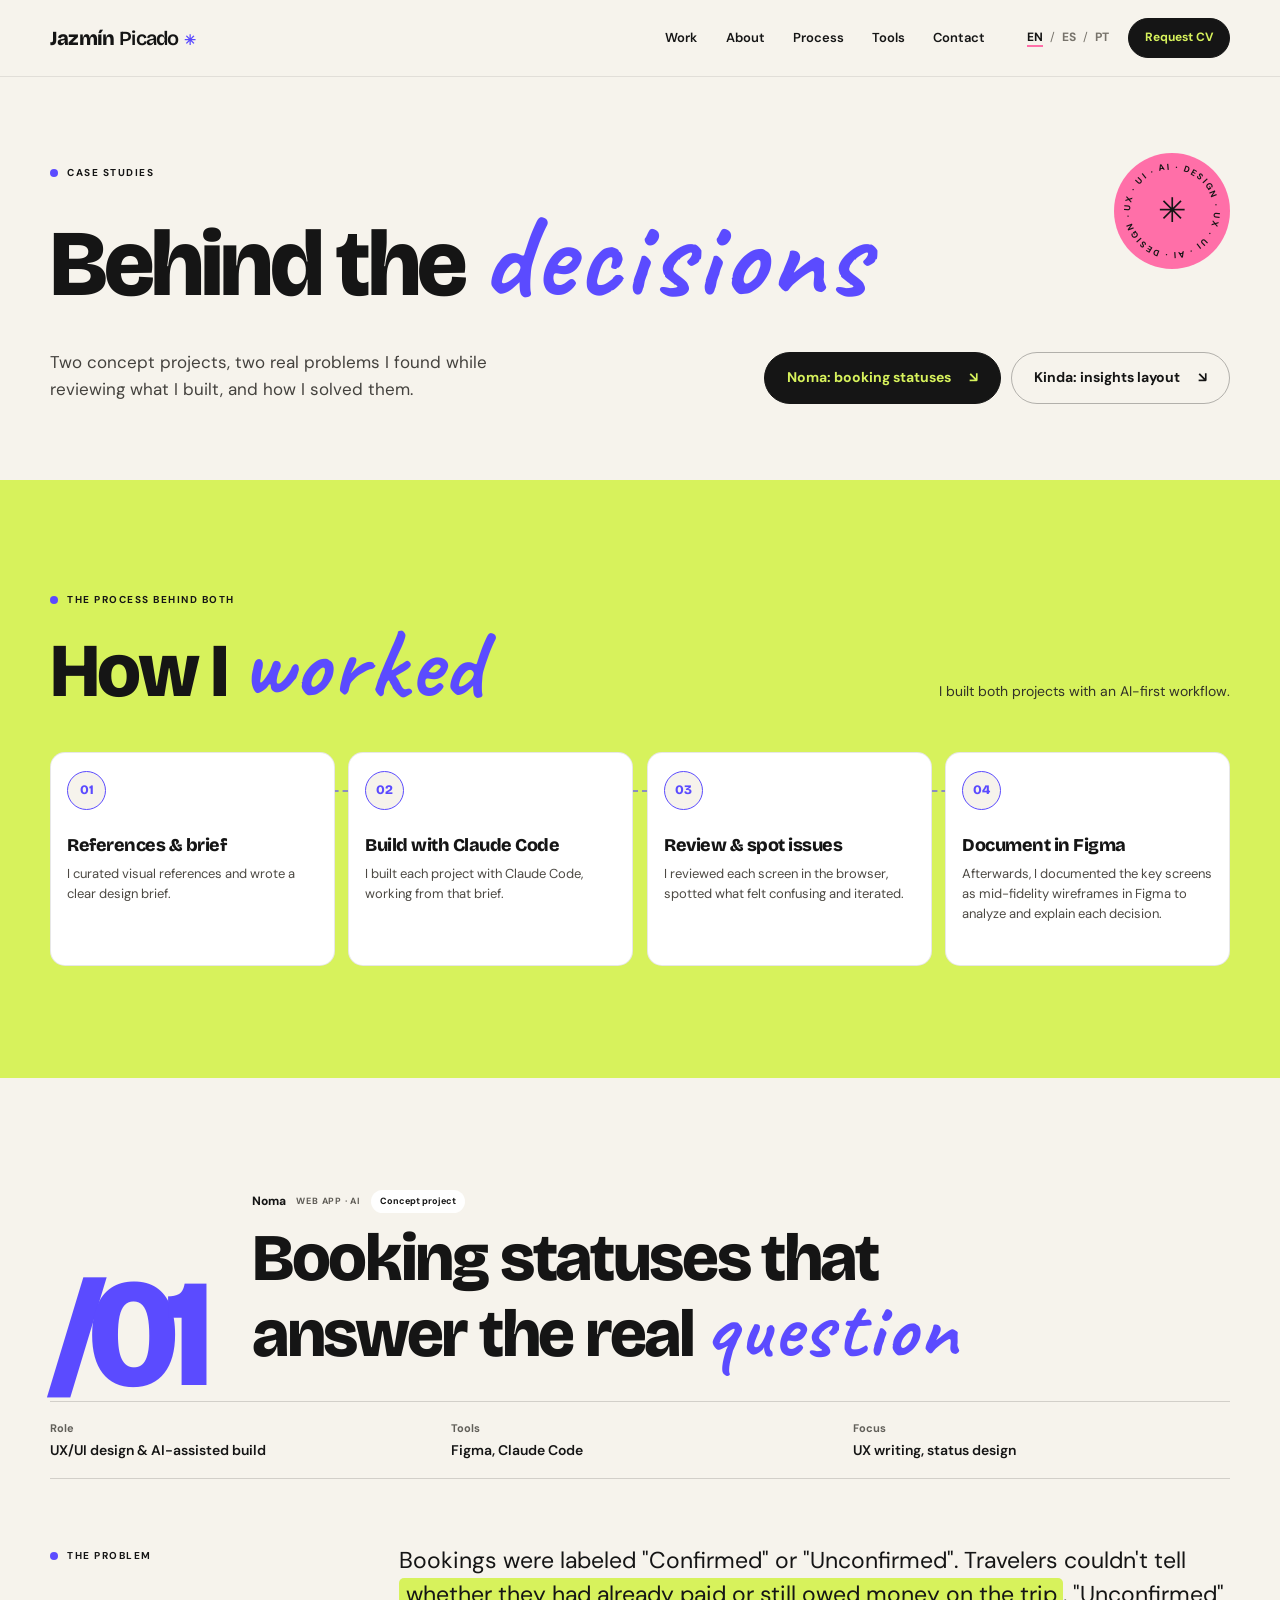
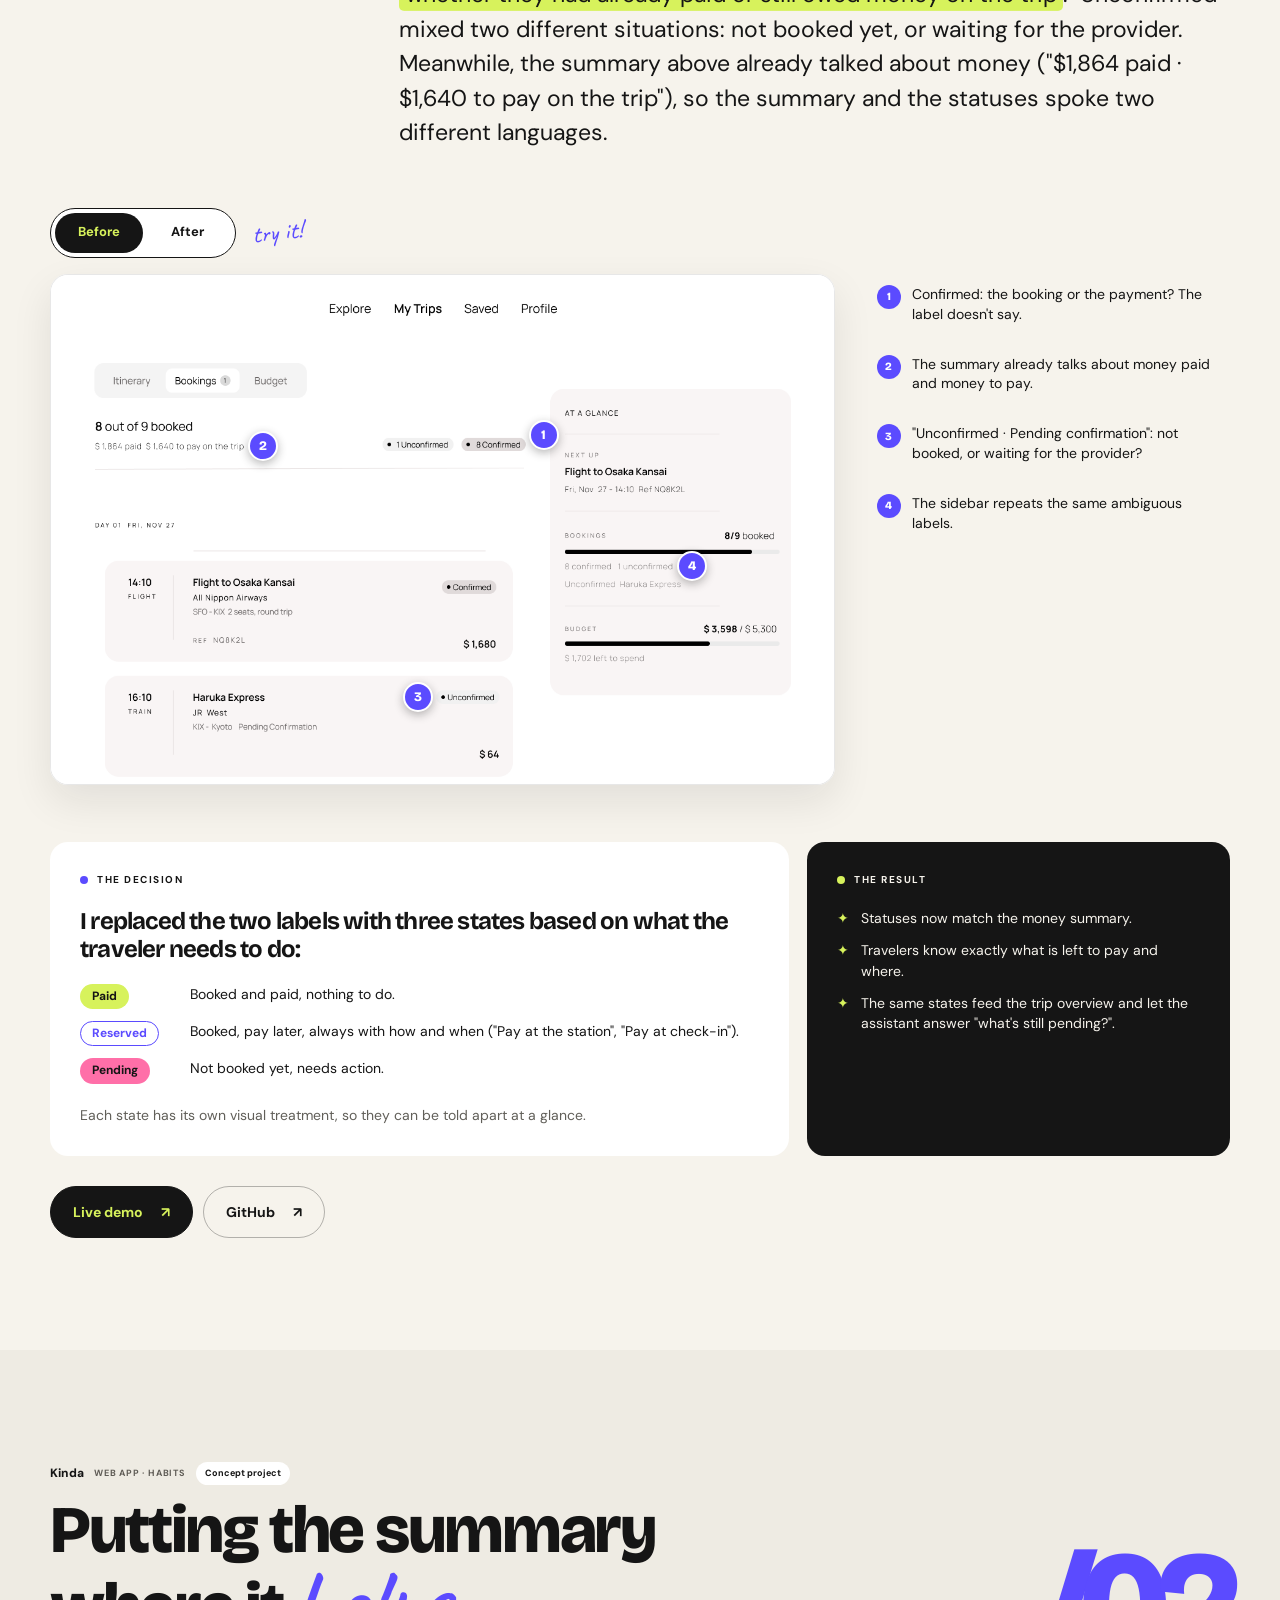
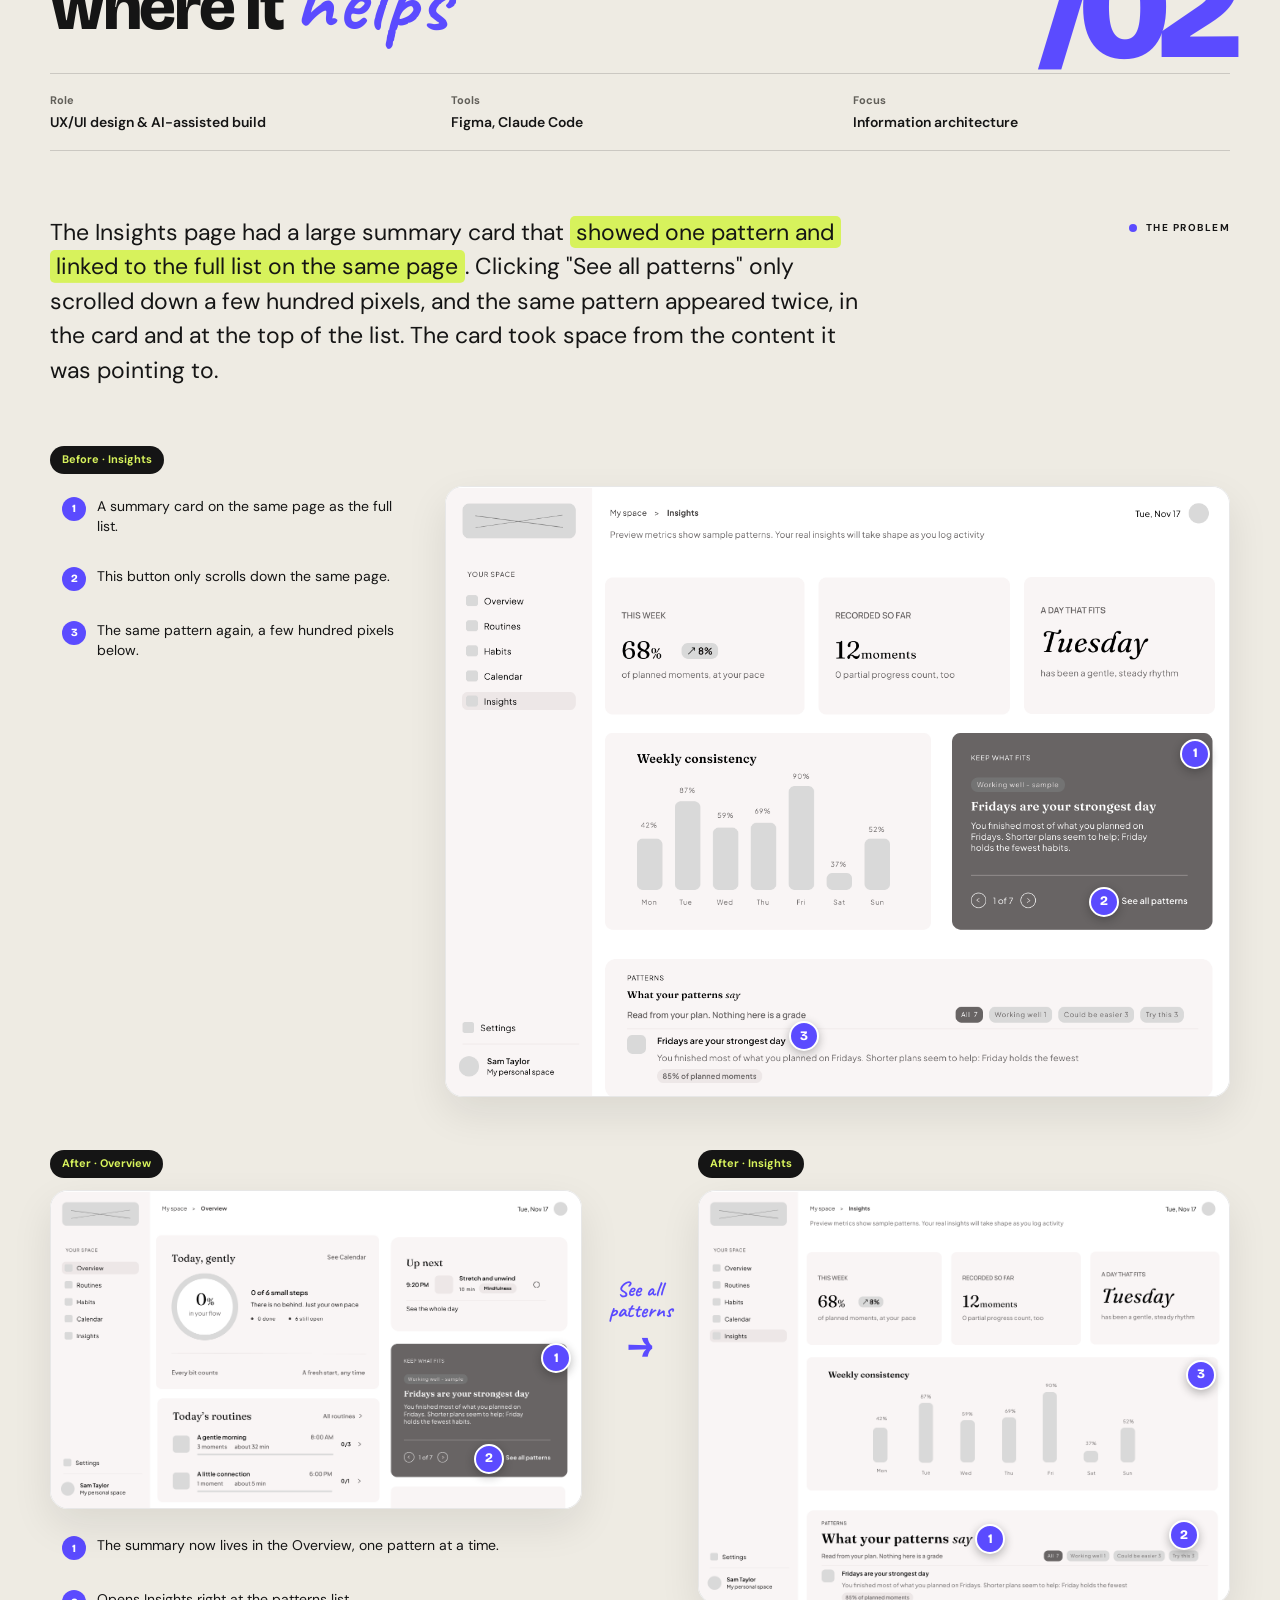
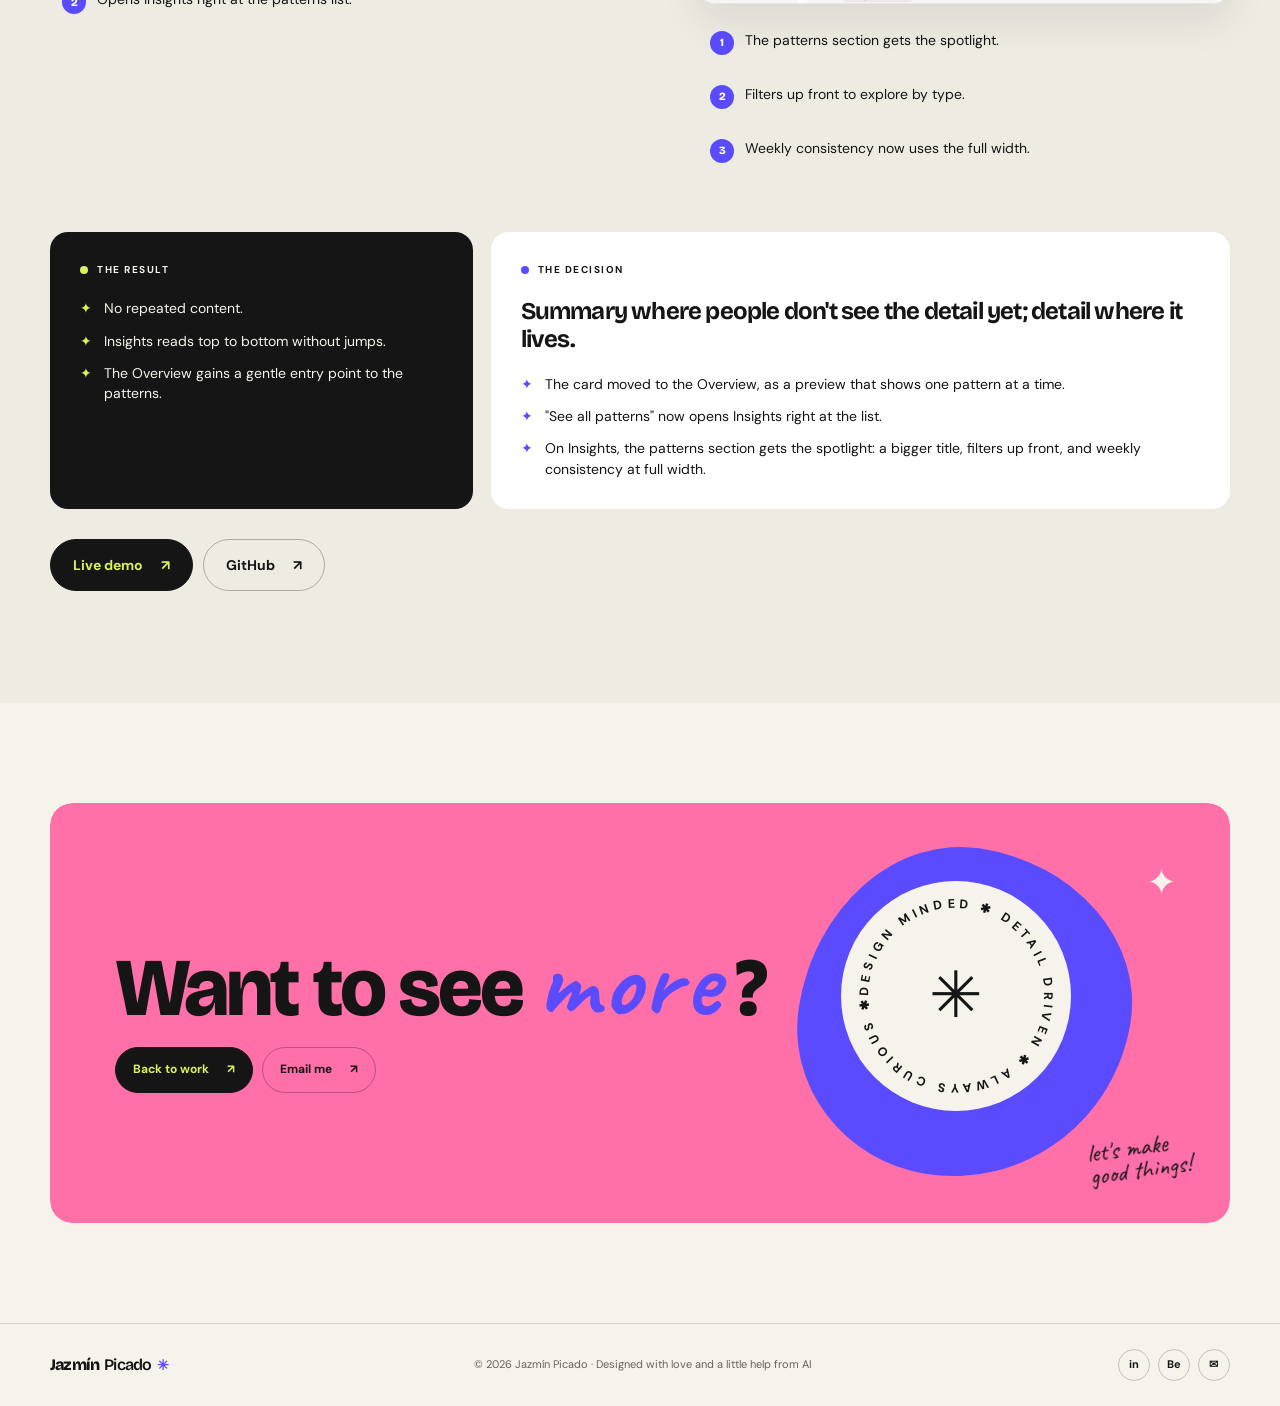
==== commit e320c06f: "Add dynamic animations to the case studies page Sequenced hero, wiped case numbers, marker-style hig" ====
--- a/case-studies.html
+++ b/case-studies.html
@@ -21,9 +21,9 @@
     <link rel="preconnect" href="https://fonts.googleapis.com">
     <link rel="preconnect" href="https://fonts.gstatic.com" crossorigin>
     <link href="https://fonts.googleapis.com/css2?family=Bricolage+Grotesque:opsz,wght@12..96,600;12..96,700;12..96,800&family=Caveat:wght@600;700&family=DM+Sans:wght@400;500;600;700&display=swap" rel="stylesheet">
-    <link rel="stylesheet" href="styles.css?v=9">
+    <link rel="stylesheet" href="styles.css?v=10">
     <script>try { if (!matchMedia("(prefers-reduced-motion: reduce)").matches) document.documentElement.classList.add("motion"); } catch (e) {}</script>
-    <script src="app.js?v=9" defer></script>
+    <script src="app.js?v=10" defer></script>
   </head>
   <body>
     <a class="skip-link" href="#main" data-i18n="skip">Skip to content</a>
@@ -53,6 +53,7 @@
           </div>
         </div>
       </nav>
+      <div class="cs-progress" aria-hidden="true"><span></span></div>
     </header>
 
     <main id="main">
@@ -108,7 +109,7 @@
 
           <div class="cs-compare reveal" data-compare>
             <div class="cs-compare-bar">
-              <div class="cs-toggle" role="group" aria-label="Compare before and after" data-i18n-aria="csCompare">
+              <div class="cs-toggle" data-current="before" role="group" aria-label="Compare before and after" data-i18n-aria="csCompare">
                 <button type="button" aria-pressed="true" data-show="before" data-i18n="csBefore">Before</button>
                 <button type="button" aria-pressed="false" data-show="after" data-i18n="csAfter">After</button>
               </div>
@@ -211,8 +212,8 @@
             </div>
           </div>
 
-          <div class="cs-sequence reveal">
-            <div class="cs-step-shot">
+          <div class="cs-sequence">
+            <div class="cs-step-shot reveal">
               <p class="cs-chip" data-i18n="csKindaOverviewLabel">After · Overview</p>
               <div class="cs-frame" data-annotated="kinda-overview">
                 <button class="cs-zoom" type="button"><span class="sr-only" data-i18n="csEnlarge">Open larger image:</span><img src="assets/case-studies/kinda-overview-after.png" alt="Kinda Overview after: the pattern card now lives here, showing one pattern at a time." data-i18n-alt="csKindaOverviewAlt" width="1280" height="767" loading="lazy"></button>
@@ -224,8 +225,8 @@
                 <li id="kinda-overview-2" data-note="2"><span class="cs-note-num" aria-hidden="true">2</span><span data-i18n="csKindaO2">Opens Insights right at the patterns list.</span></li>
               </ol>
             </div>
-            <div class="cs-connector"><span data-i18n="csSeeAll">See all patterns</span><span class="cs-connector-arrow" aria-hidden="true">→</span></div>
-            <div class="cs-step-shot">
+            <div class="cs-connector reveal"><span data-i18n="csSeeAll">See all patterns</span><span class="cs-connector-arrow" aria-hidden="true">→</span></div>
+            <div class="cs-step-shot reveal">
               <p class="cs-chip" data-i18n="csKindaInsightsLabel">After · Insights</p>
               <div class="cs-frame" data-annotated="kinda-insights">
                 <button class="cs-zoom" type="button"><span class="sr-only" data-i18n="csEnlarge">Open larger image:</span><img src="assets/case-studies/kinda-insights-after.png" alt="Kinda Insights page after: weekly consistency at full width and a larger patterns section." data-i18n-alt="csKindaInsightsAlt" width="1280" height="996" loading="lazy"></button>
--- a/styles.css
+++ b/styles.css
@@ -549,3 +549,125 @@
   .cs-panel-lead { font-size: 21px; }
   .cs-status-list li { grid-template-columns: minmax(0, 1fr); gap: 6px; }
 }
+
+/* ---------- Case studies: motion ---------- */
+/* Reading progress */
+.cs-progress { position: absolute; right: 0; bottom: -1px; left: 0; height: 3px; pointer-events: none; }
+.cs-progress span { display: block; height: 100%; background: var(--violet); transform: scaleX(0); transform-origin: left center; }
+
+/* Before / After: the dark pill slides between the two options */
+.cs-toggle { position: relative; display: inline-grid; grid-template-columns: 1fr 1fr; }
+.cs-toggle::before { position: absolute; top: 4px; bottom: 4px; left: 4px; width: calc(50% - 4px); border-radius: 999px; background: var(--ink); content: ""; transition: translate .45s cubic-bezier(.34, 1.2, .64, 1); }
+.cs-toggle[data-current="after"]::before { translate: 100% 0; }
+.cs-toggle button { position: relative; z-index: 1; }
+.cs-toggle button[aria-pressed="true"] { background: transparent; }
+.cs-try { transition: opacity .4s ease; }
+.cs-compare.has-toggled .cs-try { opacity: 0; }
+.cs-zoom img { transition: transform .6s var(--ease-out); }
+.cs-zoom:hover img { transform: scale(1.018); }
+
+/* Hero: each piece arrives in order */
+.motion .cs-hero-inner.is-visible { animation: none; }
+.motion .cs-hero-inner.is-visible .eyebrow { animation: cs-slide .7s var(--ease-out) backwards; }
+.motion .cs-hero-inner.is-visible .cs-hero-intro { animation: rise .85s var(--ease-out) .45s backwards; }
+.motion .cs-hero-inner.is-visible .cs-jumps .button { animation: cs-lift .8s var(--ease-spring) .62s backwards; }
+.motion .cs-hero-inner.is-visible .cs-jumps .button:nth-child(2) { animation-delay: .74s; }
+.motion .cs-hero-inner.is-visible .cs-sticker { animation: pop 1s var(--ease-spring) .8s backwards; }
+@keyframes cs-slide { from { opacity: 0; translate: -22px 0; } }
+@keyframes cs-lift { from { opacity: 0; translate: 0 20px; scale: .94; } }
+
+/* How I worked: the numbers land after each card */
+.motion .cs-steps .process-card.is-visible .step-number { animation: pop .7s var(--ease-spring) backwards; animation-delay: calc(var(--i, 0) * 110ms + 520ms); }
+
+/* Case header: the big number is wiped in from its side */
+.motion .cs-case-head.is-visible { animation: none; }
+.motion .cs-case-head.is-visible .cs-num { animation: cs-wipe-left 1.1s var(--ease-out) backwards; }
+.motion .cs-case-flip .cs-case-head.is-visible .cs-num { animation-name: cs-wipe-right; }
+.motion .cs-case-head.is-visible .project-meta { animation: cs-slide .7s var(--ease-out) .2s backwards; }
+@keyframes cs-wipe-left { from { opacity: 0; clip-path: inset(-10% 100% -10% -10%); } 30% { opacity: 1; } to { clip-path: inset(-10% -10% -10% -10%); } }
+@keyframes cs-wipe-right { from { opacity: 0; clip-path: inset(-10% -10% -10% 100%); } 30% { opacity: 1; } to { clip-path: inset(-10% -10% -10% -10%); } }
+
+/* Facts: the row is drawn across, then the three values rise */
+.motion .cs-facts.is-visible { animation: cs-draw 1s var(--ease-out) backwards; }
+.motion .cs-facts.is-visible > div { animation: cs-lift .7s var(--ease-out) backwards; animation-delay: .25s; }
+.motion .cs-facts.is-visible > div:nth-child(2) { animation-delay: .35s; }
+.motion .cs-facts.is-visible > div:nth-child(3) { animation-delay: .45s; }
+@keyframes cs-draw { from { clip-path: inset(0 100% 0 0); } to { clip-path: inset(0 0 0 0); } }
+
+/* Problem: the key phrase gets highlighted as if with a marker */
+.motion .cs-split.is-visible { animation: rise .85s var(--ease-out) backwards; }
+.motion .cs-lead mark { background: linear-gradient(var(--lime), var(--lime)) no-repeat left center / 100% 100%; }
+.motion .cs-split.is-visible .cs-lead mark { animation: cs-highlight 1s var(--ease-out) .55s backwards; }
+@keyframes cs-highlight { from { background-size: 0% 100%; } }
+
+/* Wireframes: image is uncovered, then markers land one by one and their notes follow */
+.cs-step-shot { --delay: calc(var(--i, 0) * .16s); }
+.cs-compare, .cs-single { --delay: 0s; }
+.cs-compare.has-toggled { --first: .12s; }
+.motion .cs-compare.is-visible, .motion .cs-single.is-visible, .motion .cs-step-shot.is-visible { animation: none; }
+.motion .cs-compare.is-visible .cs-compare-bar { animation: cs-slide .7s var(--ease-out) backwards; }
+.motion .cs-compare.is-visible .cs-try { animation: pop .7s var(--ease-spring) .55s backwards, cs-wiggle 1.1s ease-in-out 1.6s 2; }
+.motion .cs-single.is-visible .cs-chip, .motion .cs-step-shot.is-visible .cs-chip { animation: pop .6s var(--ease-spring) var(--delay) backwards; }
+.motion .cs-compare.is-visible:not(.has-toggled) .cs-state.is-active .cs-zoom,
+.motion .cs-single.is-visible .cs-zoom,
+.motion .cs-step-shot.is-visible .cs-zoom { animation: cs-unveil 1.1s var(--ease-out) var(--delay) backwards; }
+.motion .cs-compare.is-visible:not(.has-toggled) .cs-state.is-active .cs-zoom img,
+.motion .cs-single.is-visible .cs-zoom img,
+.motion .cs-step-shot.is-visible .cs-zoom img { animation: cs-settle 1.5s var(--ease-out) var(--delay) backwards; }
+.motion .cs-compare.has-toggled .cs-state.is-active .cs-zoom img { animation: cs-settle .7s var(--ease-out) backwards; }
+.cs-frame .cs-marker:nth-child(3) { --m: 1; }
+.cs-frame .cs-marker:nth-child(4) { --m: 2; }
+.cs-frame .cs-marker:nth-child(5) { --m: 3; }
+.cs-notes li:nth-child(2) { --m: 1; }
+.cs-notes li:nth-child(3) { --m: 2; }
+.cs-notes li:nth-child(4) { --m: 3; }
+.motion .cs-compare.is-visible .cs-state.is-active .cs-marker,
+.motion .cs-single.is-visible .cs-marker,
+.motion .cs-step-shot.is-visible .cs-marker { animation: cs-marker .6s var(--ease-spring) backwards; animation-delay: calc(var(--first, .75s) + var(--delay) + var(--m, 0) * .14s); }
+.motion .cs-compare.is-visible .cs-notes li,
+.motion .cs-single.is-visible .cs-notes li,
+.motion .cs-step-shot.is-visible .cs-notes li { animation: cs-note .6s var(--ease-out) backwards; animation-delay: calc(var(--first, .75s) + var(--delay) + .06s + var(--m, 0) * .14s); }
+.cs-marker::before { position: absolute; inset: -2px; border: 2px solid var(--violet); border-radius: 50%; content: ""; opacity: 0; pointer-events: none; }
+.motion .cs-compare.is-visible .cs-state.is-active .cs-marker::before,
+.motion .cs-single.is-visible .cs-marker::before,
+.motion .cs-step-shot.is-visible .cs-marker::before { animation: cs-ring .95s ease-out; animation-delay: calc(var(--first, .75s) + var(--delay) + .2s + var(--m, 0) * .14s); }
+@keyframes cs-unveil { from { clip-path: inset(100% 0 0 0 round 18px); } to { clip-path: inset(0 0 0 0 round 18px); } }
+@keyframes cs-settle { from { scale: 1.09; } }
+@keyframes cs-marker { from { opacity: 0; scale: 0; rotate: -50deg; } }
+@keyframes cs-note { from { opacity: 0; translate: 16px 0; } }
+@keyframes cs-ring { 0% { opacity: .7; scale: 1; } 100% { opacity: 0; scale: 2.1; } }
+@keyframes cs-wiggle { 0%, 100% { rotate: 0deg; } 25% { rotate: 6deg; } 75% { rotate: -6deg; } }
+
+/* Kinda: the arrow keeps pointing to the next screen */
+.cs-connector { --nudge: 9px 0; }
+.motion .cs-connector.is-visible { animation: rise .8s var(--ease-out) .35s backwards; }
+.motion .cs-connector.is-visible .cs-connector-arrow { animation: cs-nudge 2.2s ease-in-out 1.2s infinite; }
+@keyframes cs-nudge { 0%, 100% { translate: 0 0; } 50% { translate: var(--nudge); } }
+
+/* Decision and result arrive from opposite sides, with their content in sequence */
+.motion .cs-panel.is-visible { animation: cs-lift .9s var(--ease-out) backwards; }
+.motion .cs-panel.is-visible li { animation: cs-note .6s var(--ease-out) .3s backwards; }
+.motion .cs-panel.is-visible li:nth-child(2) { animation-delay: .42s; }
+.motion .cs-panel.is-visible li:nth-child(3) { animation-delay: .54s; }
+.motion .cs-panel.is-visible .cs-status { animation: pop .6s var(--ease-spring) .42s backwards; }
+.motion .cs-panel.is-visible li:nth-child(2) .cs-status { animation-delay: .54s; }
+.motion .cs-panel.is-visible li:nth-child(3) .cs-status { animation-delay: .66s; }
+@media (min-width: 901px) {
+  .motion .cs-outcome .cs-panel:first-child.is-visible { animation: cs-from-left 1s var(--ease-out) backwards; }
+  .motion .cs-outcome .cs-panel:last-child.is-visible { animation: cs-from-right 1s var(--ease-out) backwards; }
+}
+@keyframes cs-from-left { from { opacity: 0; translate: -46px 0; rotate: -1.2deg; } }
+@keyframes cs-from-right { from { opacity: 0; translate: 46px 0; rotate: 1.2deg; } }
+
+/* Project links */
+.motion .cs-links.is-visible { animation: none; }
+.motion .cs-links.is-visible .button { animation: cs-lift .75s var(--ease-spring) backwards; }
+.motion .cs-links.is-visible .button:nth-child(2) { animation-delay: .12s; }
+
+/* Larger image view */
+.motion .cs-lightbox[open] { animation: cs-open .4s var(--ease-out); }
+.motion .cs-lightbox[open]::backdrop { animation: cs-fade .3s ease; }
+@keyframes cs-open { from { opacity: 0; scale: .95; translate: 0 14px; } }
+@keyframes cs-fade { from { opacity: 0; } }
+
+@media (max-width: 900px) { .cs-connector { --nudge: 0 8px; } }
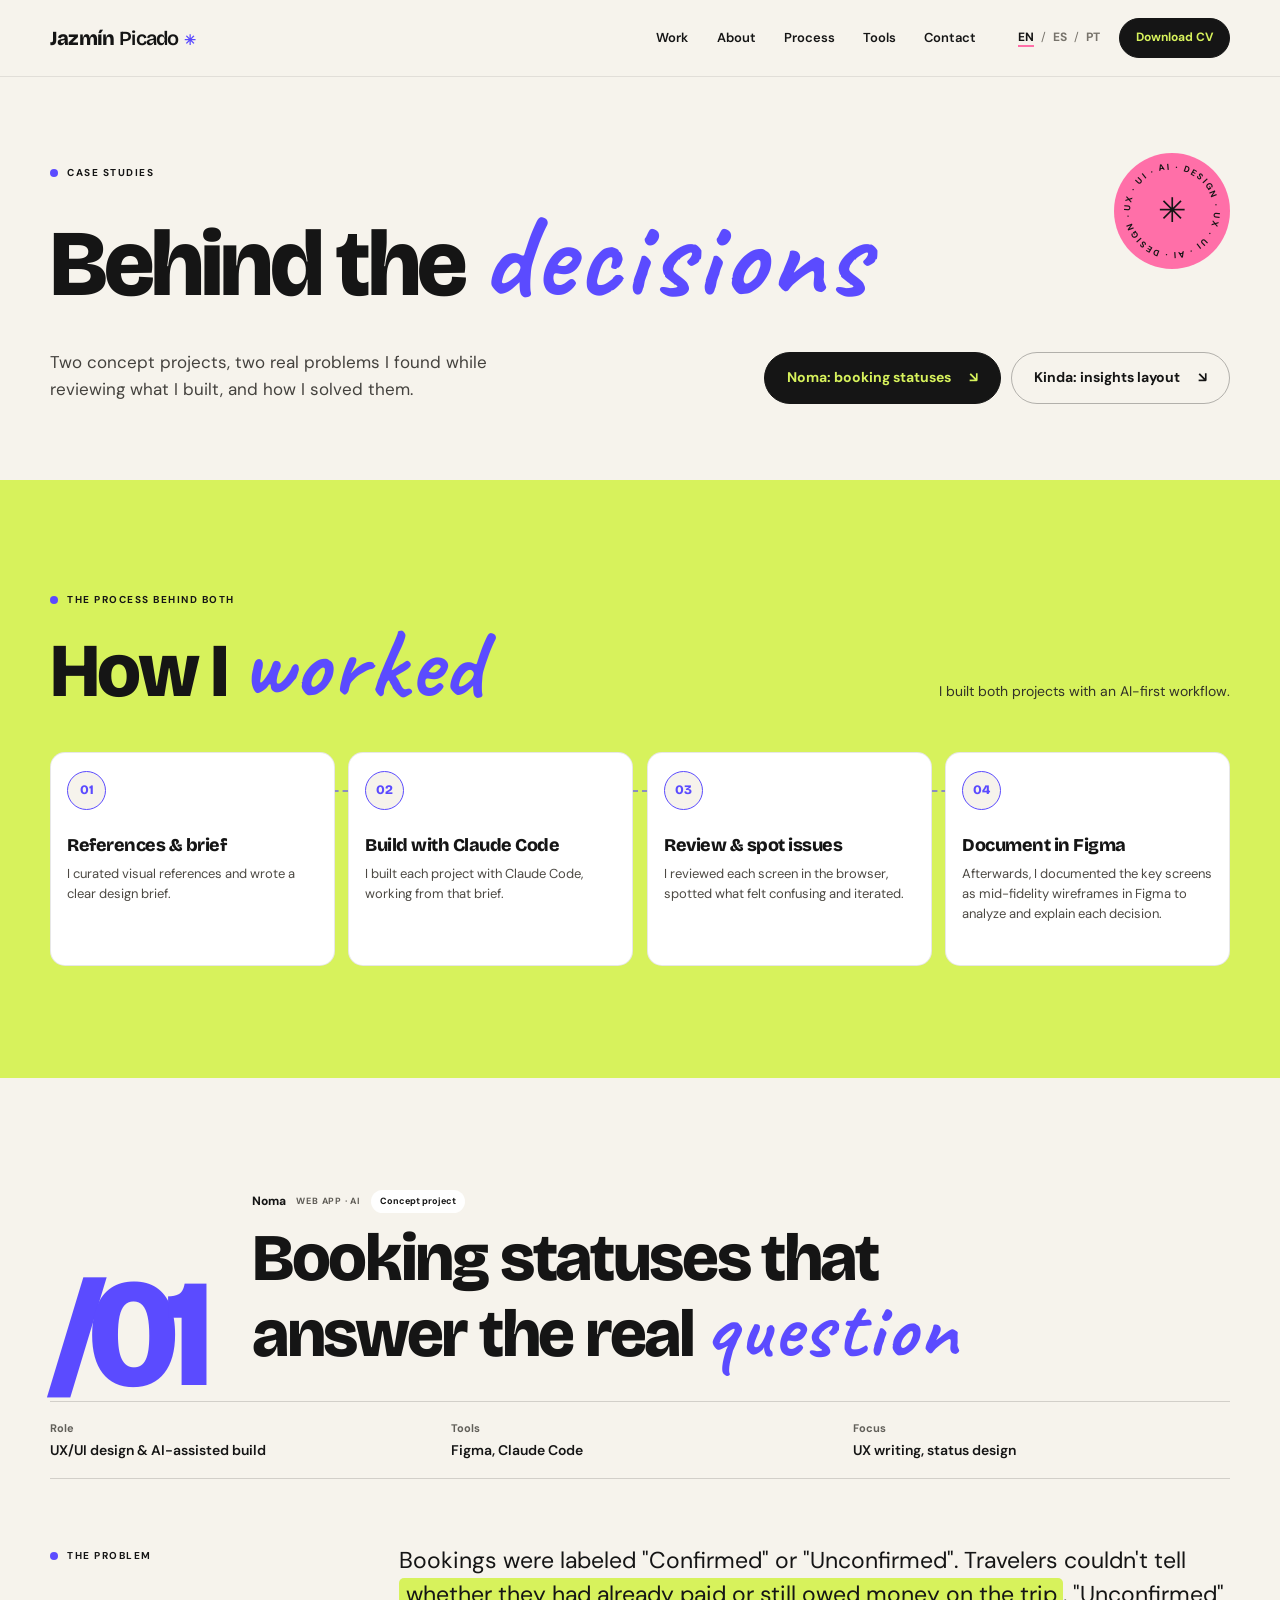
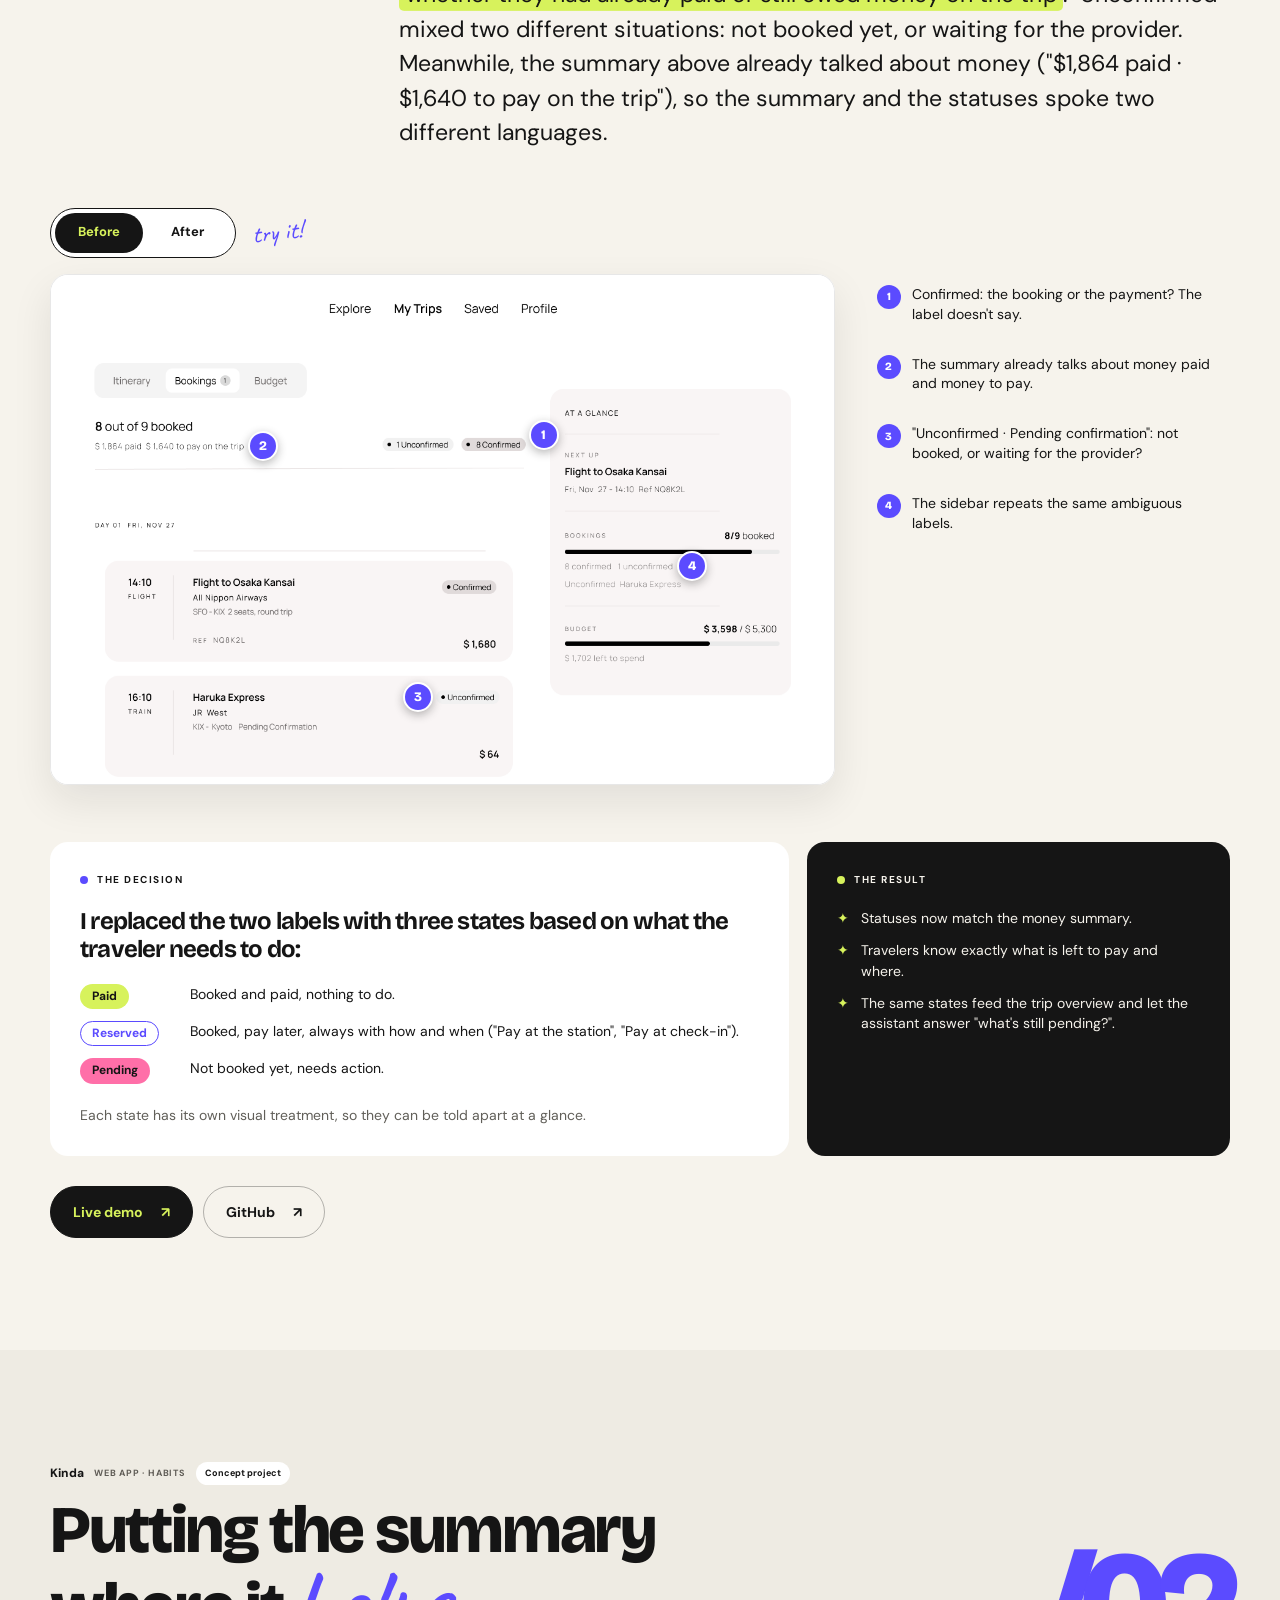
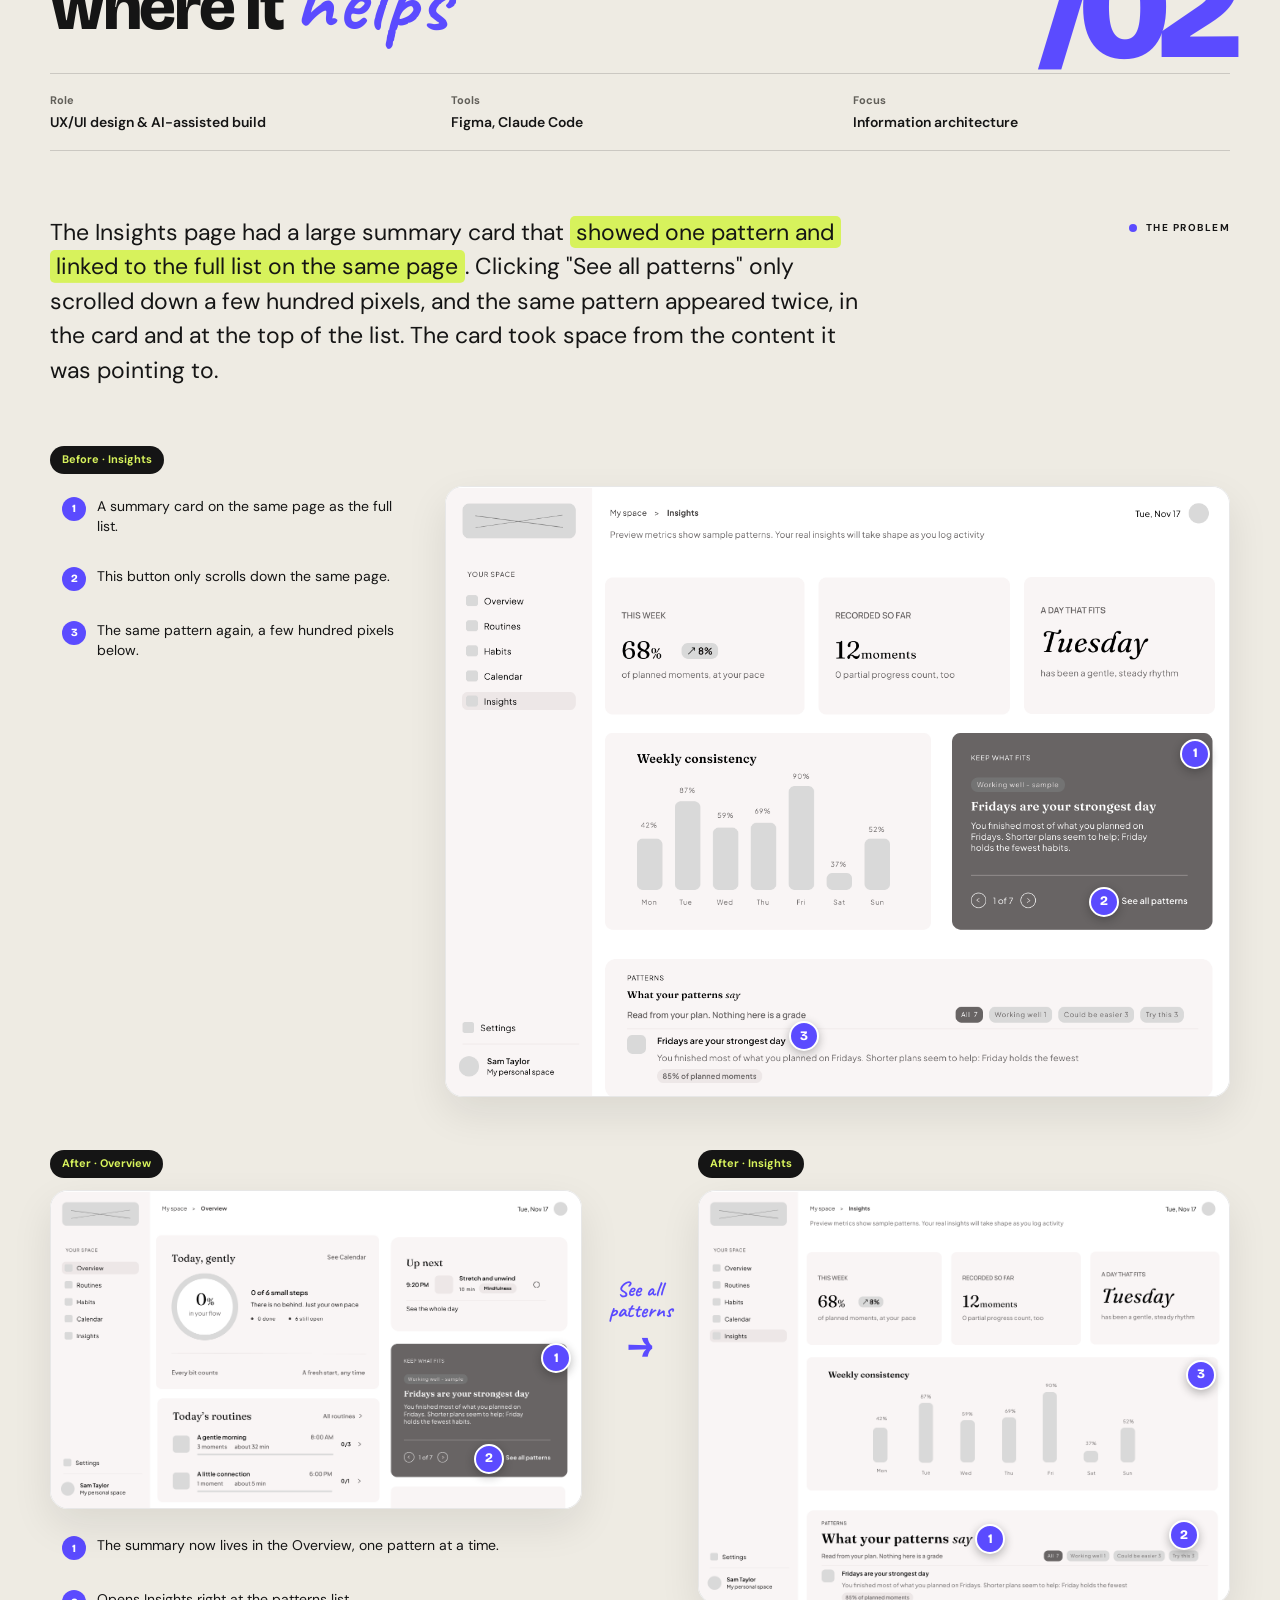
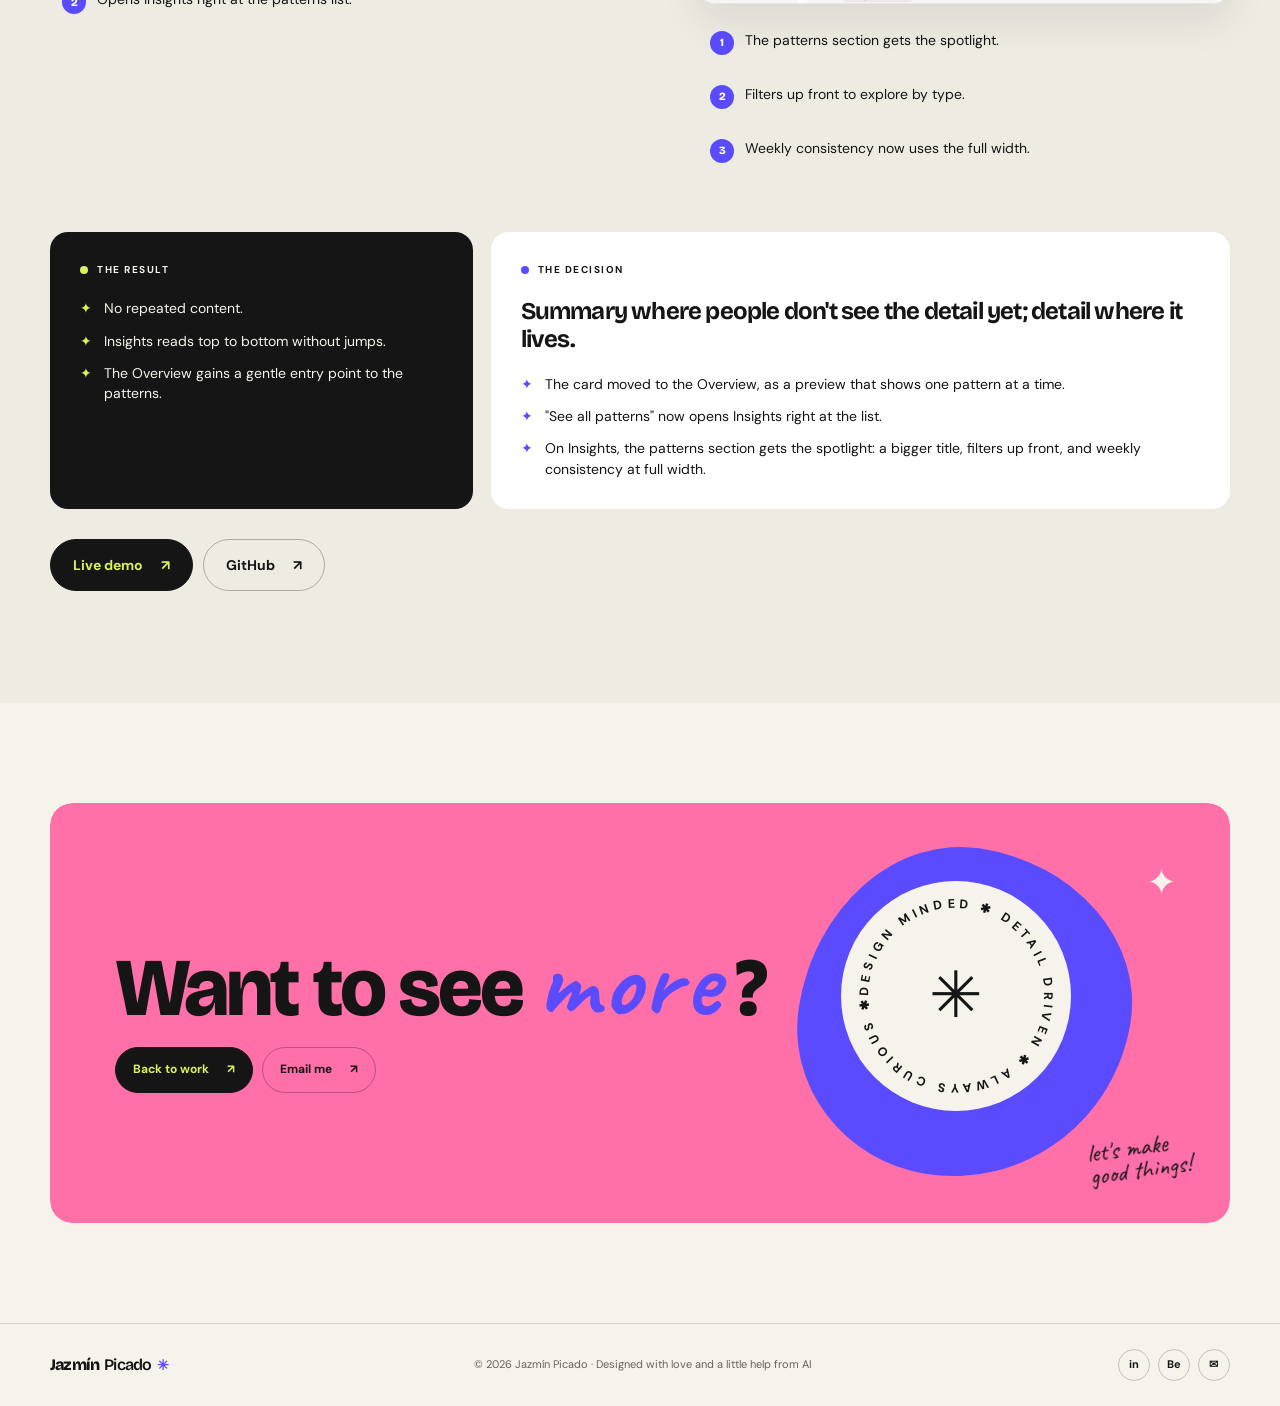
==== commit 2c182bd4: "Add downloadable CV with a language choice Replaces Request CV with Download CV on both pages. A dia" ====
--- a/case-studies.html
+++ b/case-studies.html
@@ -21,9 +21,9 @@
     <link rel="preconnect" href="https://fonts.googleapis.com">
     <link rel="preconnect" href="https://fonts.gstatic.com" crossorigin>
     <link href="https://fonts.googleapis.com/css2?family=Bricolage+Grotesque:opsz,wght@12..96,600;12..96,700;12..96,800&family=Caveat:wght@600;700&family=DM+Sans:wght@400;500;600;700&display=swap" rel="stylesheet">
-    <link rel="stylesheet" href="styles.css?v=10">
+    <link rel="stylesheet" href="styles.css?v=11">
     <script>try { if (!matchMedia("(prefers-reduced-motion: reduce)").matches) document.documentElement.classList.add("motion"); } catch (e) {}</script>
-    <script src="app.js?v=10" defer></script>
+    <script src="app.js?v=11" defer></script>
   </head>
   <body>
     <a class="skip-link" href="#main" data-i18n="skip">Skip to content</a>
@@ -49,7 +49,7 @@
               <span aria-hidden="true">/</span>
               <button type="button" lang="pt" aria-pressed="false" data-lang="pt">PT</button>
             </div>
-            <a class="button button-dark button-small cv-link" href="mailto:jpicadocorrales@gmail.com?subject=CV%20request" aria-label="Request Jazmín's CV by email" data-i18n="requestCv">Request CV</a>
+            <button class="button button-dark button-small cv-link" type="button" aria-haspopup="dialog" data-cv-open data-i18n="requestCv">Download CV</button>
           </div>
         </div>
       </nav>
@@ -273,5 +273,15 @@
       <button class="cs-lightbox-close" type="button" aria-label="Close image" data-i18n-aria="csClose">×</button>
       <img src="data:," alt="">
     </dialog>
+    <dialog class="cv-dialog" aria-labelledby="cv-title">
+      <button class="cv-close" type="button" aria-label="Close" data-i18n-aria="cvClose">×</button>
+      <p class="eyebrow"><span class="eyebrow-dot"></span><span data-i18n="cvEyebrow">DOWNLOAD CV</span></p>
+      <h2 id="cv-title" data-i18n="cvTitle">Which <em>language</em>?</h2>
+      <p class="cv-text" data-i18n="cvText">Pick the version you prefer. Both are the same two-page PDF.</p>
+      <div class="cv-options">
+        <a class="cv-option" href="assets/cv/Jazmin-Picado-Corrales-CV-EN.pdf" download lang="en"><span class="cv-flag" aria-hidden="true">EN</span><span class="cv-option-name"><strong>English</strong><small>PDF · 55 KB</small></span><span class="cv-option-icon" aria-hidden="true">↓</span></a>
+        <a class="cv-option" href="assets/cv/Jazmin-Picado-Corrales-CV-ES.pdf" download lang="es"><span class="cv-flag" aria-hidden="true">ES</span><span class="cv-option-name"><strong>Español</strong><small>PDF · 57 KB</small></span><span class="cv-option-icon" aria-hidden="true">↓</span></a>
+      </div>
+    </dialog>
   </body>
 </html>
--- a/styles.css
+++ b/styles.css
@@ -671,3 +671,34 @@
 @keyframes cs-fade { from { opacity: 0; } }
 
 @media (max-width: 900px) { .cs-connector { --nudge: 0 8px; } }
+
+/* ---------- Download CV ---------- */
+button.cv-link { cursor: pointer; }
+.has-dialog { overflow: hidden; }
+.cv-dialog { width: min(470px, calc(100vw - 32px)); max-height: calc(100vh - 32px); padding: 34px 32px 30px; overflow: auto; border: 0; border-radius: 22px; background: var(--cream); box-shadow: 0 24px 60px rgba(21,21,21,.25); color: var(--ink); }
+.cv-dialog::backdrop { background: rgba(21,21,21,.6); }
+.cv-dialog .eyebrow { margin-bottom: 14px; }
+.cv-dialog h2 { margin: 0 0 10px; font-size: 46px; font-weight: 800; letter-spacing: -.035em; line-height: 1.02; }
+.cv-dialog h2 em { margin-right: .1em; color: var(--violet); font-family: var(--hand); font-size: 1.28em; font-style: normal; font-weight: 700; letter-spacing: .025em; line-height: .9; }
+.cv-text { margin: 0 0 22px; color: var(--muted); font-size: 14px; line-height: 1.5; }
+.cv-options { display: grid; gap: 10px; }
+.cv-option { display: grid; grid-template-columns: 46px minmax(0, 1fr) 42px; align-items: center; gap: 14px; padding: 12px 12px 12px 14px; border: 1px solid rgba(21,21,21,.12); border-radius: 16px; background: var(--white); text-decoration: none; transition: background .2s ease, border-color .2s ease, transform .2s ease; }
+.cv-option:hover { border-color: var(--ink); background: var(--lime); transform: translateY(-2px); }
+.cv-option.is-suggested { border-color: var(--violet); box-shadow: inset 0 0 0 1px var(--violet); }
+.cv-option.is-suggested:hover { border-color: var(--ink); box-shadow: none; }
+.cv-flag { display: grid; width: 46px; height: 46px; place-items: center; border-radius: 50%; background: var(--violet); color: var(--white); font-family: var(--display); font-size: 15px; font-weight: 800; }
+.cv-option-name { display: grid; line-height: 1.25; }
+.cv-option-name strong { font-family: var(--display); font-size: 20px; font-weight: 800; letter-spacing: -.4px; }
+.cv-option-name small { color: var(--muted); font-size: 12px; }
+.cv-option-icon { display: grid; width: 42px; height: 42px; place-items: center; border-radius: 50%; background: var(--ink); color: var(--lime); font-size: 19px; font-weight: 700; transition: transform .2s ease; }
+.cv-option:hover .cv-option-icon { transform: translateY(2px); }
+.cv-close { position: absolute; top: 14px; right: 14px; display: grid; width: 40px; height: 40px; place-items: center; padding: 0; border: 1px solid rgba(21,21,21,.2); border-radius: 50%; background: transparent; color: var(--ink); cursor: pointer; font-size: 22px; line-height: 1; }
+.cv-close:hover { background: var(--ink); color: var(--lime); }
+.motion .cv-dialog[open] { animation: cs-open .4s var(--ease-out); }
+.motion .cv-dialog[open]::backdrop { animation: cs-fade .3s ease; }
+.motion .cv-dialog[open] .cv-option { animation: cs-lift .55s var(--ease-spring) .12s backwards; }
+.motion .cv-dialog[open] .cv-option:nth-child(2) { animation-delay: .22s; }
+@media (max-width: 600px) {
+  .cv-dialog { padding: 30px 22px 24px; }
+  .cv-dialog h2 { font-size: 38px; }
+}
